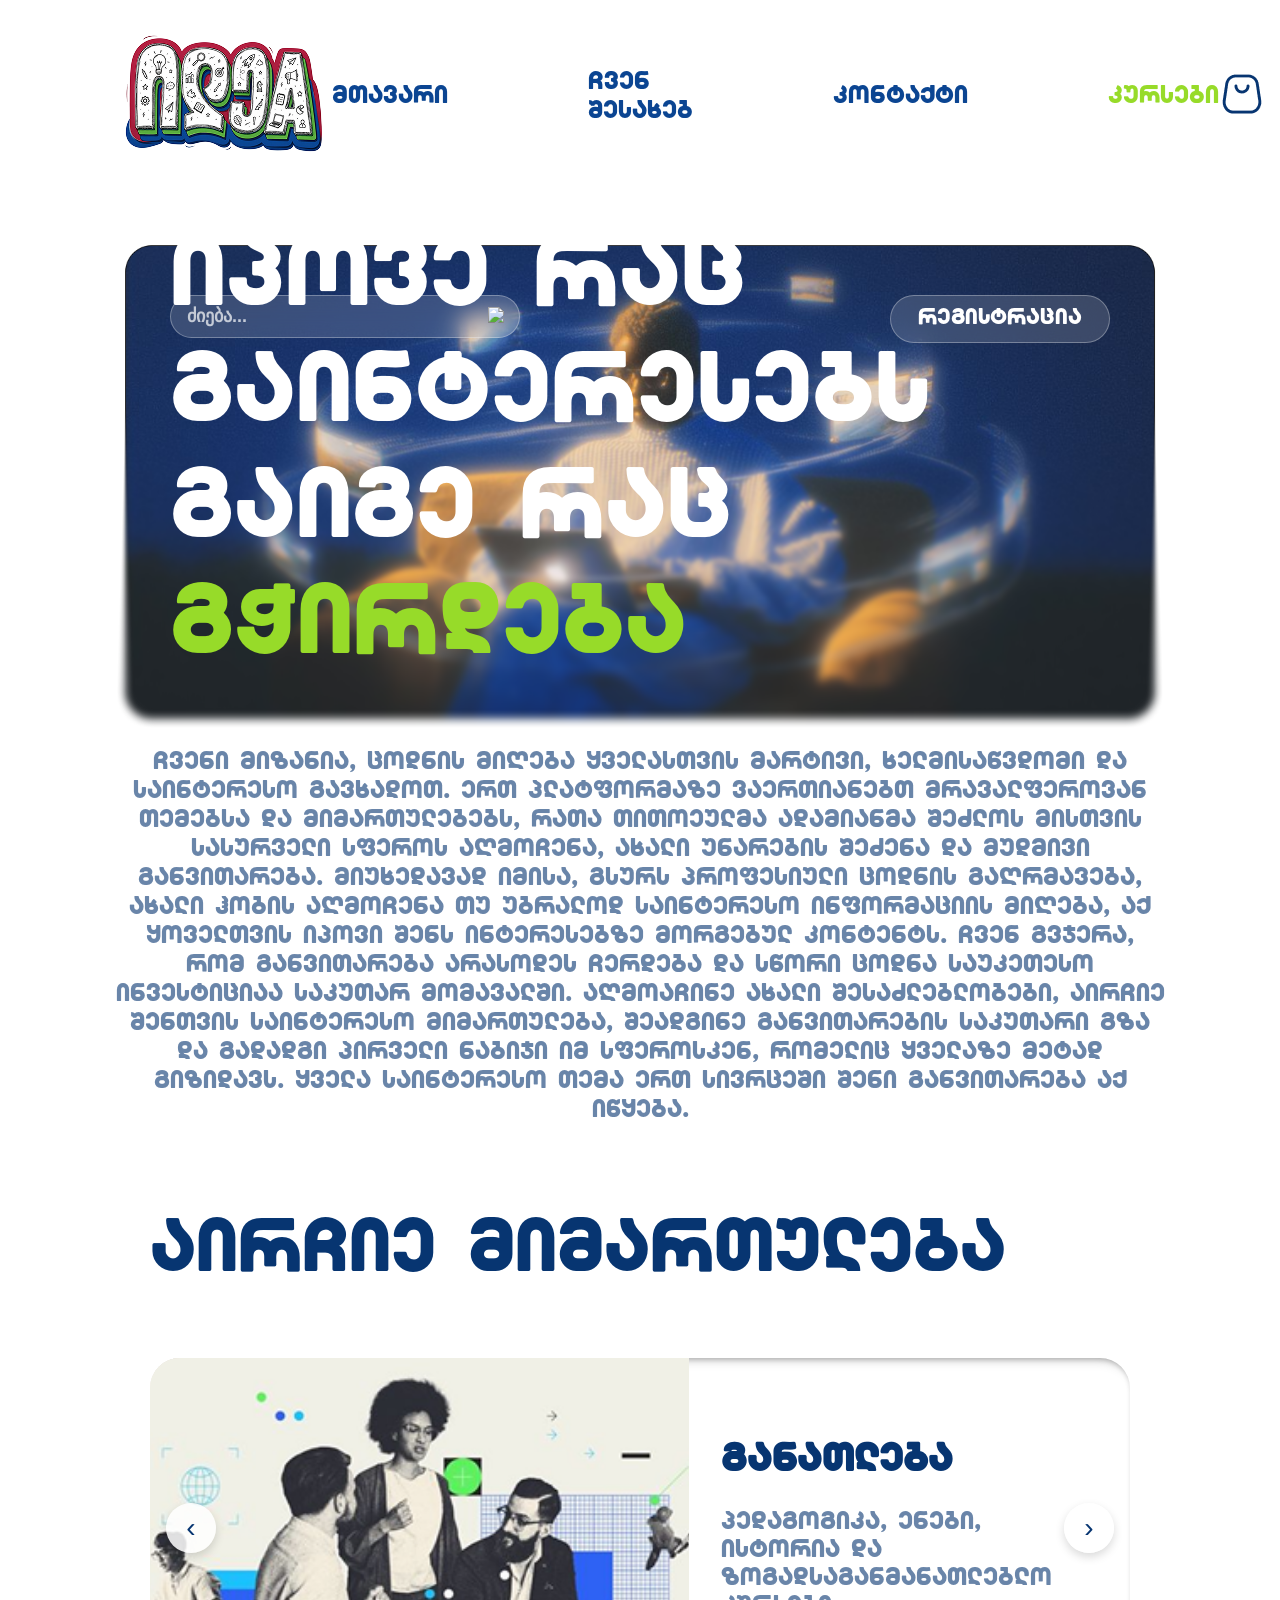
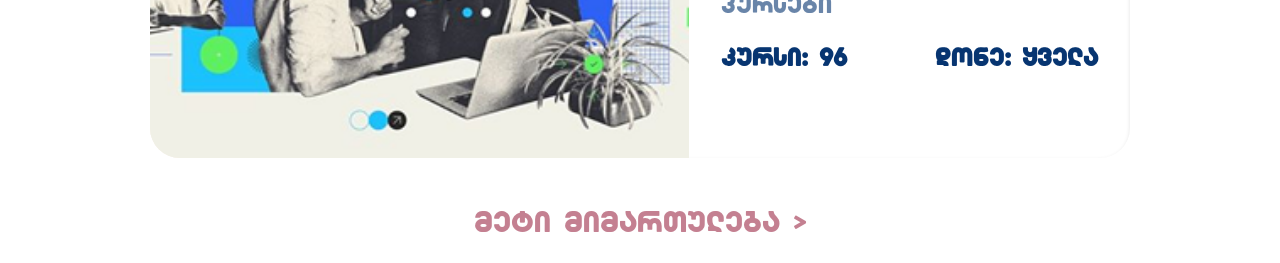
==== index.html @ faf207c7 "fix html css js" ====
<!doctype html>
<html lang="en">
  <head>
    <meta charset="UTF-8" />
    <meta name="viewport" content="width=device-width, initial-scale=1.0" />
    <title>IDEA | გაიგე ის რაც გაინტერესებს</title>
    <link rel="stylesheet" href="css/mainpage.css" />
  </head>
  <body class="mainpage">
    <header>
      <div class="container1">
        <div class="logo">
          <a href="index.html"><img src="src/idealogo.png" alt="logo" /></a>
        </div>
        <div>
          <nav>
            <ul class="menu">
              <li><a href="index.html">მთავარი</a></li>
              <li><a href="#">ჩვენ შესახებ</a></li>
              <li><a href="#">კონტაქტი</a></li>
              <li><a href="#">კურსები</a></li>
            </ul>
          </nav>
        </div>
        <div class="user-actions">
          <a href="#"><img src="src/payemnts.png" alt="payments" /></a>
          <a href="#"><img src="src/account.png" alt="account" /></a>
        </div>
      </div>
    </header>
    <main>
      <section>
        <div class="container2">
          <img src="src/mainphoto.png" alt="main photo" />
          <form class="search" role="search">
            <label for="search-input" class="visually-hidden"></label>
            <input
              type="search"
              id="search-input"
              name="search"
              placeholder="ძიება..."
            />
            <button type="submit" class="search-icon">
              <img src="../src/search.png" alt="search" />
            </button>
          </form>
          <button class="register-btn">რეგისტრაცია</button>
          <span class="slogan"
            >იპოვე რაც გაინტერესებს<br />
            გაიგე რაც <span class="highlight">გჭირდება</span></span
          >
        </div>
        <div>
          <p class="maintext">
            ჩვენი მიზანია, ცოდნის მიღება ყველასთვის მარტივი, ხელმისაწვდომი და
            საინტერესო გავხადოთ. ერთ პლატფორმაზე ვაერთიანებთ მრავალფეროვან
            თემებსა და მიმართულებებს, რათა თითოეულმა ადამიანმა შეძლოს მისთვის
            სასურველი სფეროს აღმოჩენა, ახალი უნარების შეძენა და მუდმივი
            განვითარება. მიუხედავად იმისა, გსურს პროფესიული ცოდნის გაღრმავება,
            ახალი ჰობის აღმოჩენა თუ უბრალოდ საინტერესო ინფორმაციის მიღება, აქ
            ყოველთვის იპოვი შენს ინტერესებზე მორგებულ კონტენტს. ჩვენ გვჯერა, რომ
            განვითარება არასოდეს ჩერდება და სწორი ცოდნა საუკეთესო ინვესტიციაა
            საკუთარ მომავალში. აღმოაჩინე ახალი შესაძლებლობები, აირჩიე შენთვის
            საინტერესო მიმართულება, შეადგინე განვითარების საკუთარი გზა და
            გადადგი პირველი ნაბიჯი იმ სფეროსკენ, რომელიც ყველაზე მეტად გიზიდავს.
            ყველა საინტერესო თემა ერთ სივრცეში შენი განვითარება აქ იწყება.
          </p>
        </div>
      </section>
      <section class="field">
        <div>
          <span class="field-title">აირჩიე მიმართულება</span>
        </div>
        <div class="field-slider-wrapper">
          <div class="field-cards" id="field-cards">
            <div class="field-card">
              <div class="field-card-image">
                <img src="src/ganatleba.png" alt="განათლება" />
              </div>
              <div class="field-card-content">
                <h2>განათლება</h2>
                <span class="field-description"
                  >პედაგოგიკა, ენები, ისტორია და ზოგადსაგანმანათლებლო კურსები
                </span>
                <div class="field-info">
                  <span>კურსი: 96 </span>
                  <span>დონე: ყველა</span>
                </div>
              </div>
            </div>
            <div class="field-card">
              <div class="field-card-image">
                <img src="src/injineria.png" alt="ინჟინერია" />
              </div>
              <div class="field-card-content">
                <h2>ინჟინერია</h2>
                <span class="field-description"
                  >მექანიკა, ელექტრონიკა, სამშენებლო საქმე, გამოყენებითი ფიზიკა,
                  ინჟინერია, არქიტექტურა.
                </span>
                <div class="field-info">
                  <span>კურსი: 72 </span>
                  <span>დონე: ყველა</span>
                </div>
              </div>
            </div>
            <div class="field-card">
              <div class="field-card-image">
                <img src="src/teknolojia.png" alt="ტექნოლოგია" />
              </div>
              <div class="field-card-content">
                <h2>ტექნოლოგია</h2>
                <span class="field-description"
                  >პროგრამირება, მონაცემთა ანალიზი, ხელოვნური ინტელექტი,
                  კიბერუსაფრთხოება
                </span>
                <div class="field-info">
                  <span>კურსი: 121 </span>
                  <span>დონე: ყველა</span>
                </div>
              </div>
            </div>
          </div>
          <button class="field-slider-btn prev" id="field-prev">‹</button>
          <button class="field-slider-btn next" id="field-next">›</button>
        </div>
        <div class="more">
          <button>მეტი მიმართულება ></button>
        </div>
      </section>
    </main>
    <footer></footer>
    <script src="js/mainpage.js" defer></script>
  </body>
</html>
---- css/mainpage.css ----
* {
  margin: 0;
  padding: 0;
  box-sizing: border-box;
}

@font-face {
  font-family: "FontDachi";
  src: url("../fonts/DachitheLynx.otf") format("opentype");
}
@font-face {
  font-family: "FontDotSans";
  src: url("../fonts/42dotsans-regular.ttf") format("opentype");
}

a {
  text-decoration: none;
}

ul {
  list-style: none;
}

header {
  padding: 20px 115px;
  font-family: "FontDachi", sans-serif;
}

.container1 {
  display: flex;
  align-items: center;
  justify-content: space-between;
}

.menu {
  display: flex;
  align-items: center;
  gap: 140px;
  font-size: 20px;
  a {
    color: #0b4592;
    &:hover {
      border-bottom: 2px solid #0b4592;
    }
  }
  li:nth-child(4) a {
    color: #97db29;
    &:hover {
      border-bottom: 2px solid #97db29;
    }
  }
}

.user-actions {
  display: flex;
  align-items: end;
  gap: 60px;
}

.container2 {
  margin-top: 20px;
  position: relative;
  display: flex;
  justify-content: center;
  padding: 20px 115px;
}

.container2 img {
  width: 100%;
  display: block;
}

.search {
  margin-top: 20px;
  margin-left: 20px;
  position: absolute;
  top: 60px;
  left: 150px;
}

.search input {
  padding: 10px 16px;
  border: none;
  border-radius: 30px;
  outline: none;
  width: 350px;
  background: rgba(255, 255, 255, 0.15);
  backdrop-filter: blur(10px);
  -webkit-backdrop-filter: blur(10px);
  border: 1px solid rgba(255, 255, 255, 0.3);
  border-radius: 50px;
  color: #fff;
  font-weight: bold;
  font-size: 18px;
  cursor: pointer;
}
.search input::placeholder {
  color: rgba(255, 255, 255, 0.7);
}

.search-icon {
  position: absolute;
  right: 12px;
  top: 50%;
  transform: translateY(-50%);
  background: transparent;
  border: none;
  cursor: pointer;
  padding: 0;
  display: flex;
  align-items: center;
}

.search-icon img {
  width: 20px;
  height: 20px;
}

.register-btn {
  position: absolute;
  margin-top: 20px;
  margin-right: 20px;
  top: 60px;
  right: 150px;
  border: none;
  border-radius: 30px;
  outline: none;
  width: 220px;

  background: rgba(255, 255, 255, 0.15);
  backdrop-filter: blur(10px);
  -webkit-backdrop-filter: blur(10px);
  border: 1px solid rgba(255, 255, 255, 0.3);
  border-radius: 50px;
  padding: 10px 0;
  color: #fff;
  font-size: 18px;
  cursor: pointer;
  font-family: "FontDachi", sans-serif;
  &:hover {
    color: #97db29;
  }
}

.slogan {
  position: absolute;
  font-family: "FontDachi", sans-serif;
  bottom: 60px;
  left: 150px;
  margin-left: 20px;
  color: #fff;
  font-size: 80px;
  .highlight {
    color: #97db29;
  }
}

.maintext {
  font-family: "fontdachi", sans-serif;
  text-align: center;
  font-size: 20px;
  color: #073571;
  opacity: 0.6;
  padding: 0px 115px;
}

.field {
  margin-top: 65px;
  padding: 20px 150px;
  .field-title {
    font-family: "FontDachi", sans-serif;
    font-size: 60px;
    color: #073571;
    margin-bottom: 20px;
  }

  .field-slider-wrapper {
    position: relative;
    overflow: hidden;
    width: 100%;
  }

  .field-slider-btn {
    position: absolute;
    top: 50%;
    transform: translateY(-50%);
    z-index: 2;
    width: 50px;
    height: 50px;
    border-radius: 50%;
    border: none;
    background: rgba(255, 255, 255, 0.85);
    color: #073571;
    font-size: 28px;
    line-height: 1;
    cursor: pointer;
    display: flex;
    align-items: center;
    justify-content: center;
    box-shadow: 0 4px 10px rgba(0, 0, 0, 0.15);
    transition: background 0.3s ease;
    &:hover {
      background: #fff;
    }
    &.prev {
      left: 16px;
    }
    &.next {
      right: 16px;
    }
  }

  .field-cards {
    display: flex;
    transition: transform 0.6s ease;
  }

  .field-card {
    flex: 0 0 100%;
    margin-top: 60px;
    display: flex;
    flex-direction: row;
    align-items: stretch;
    min-height: 400px;
    border-radius: 30px;
    background-color: #fff;
    overflow: hidden;
    transition: all 0.4s ease;
    box-shadow:
      inset 0 15px 12px -15px rgba(0, 0, 0, 0.35),
      inset 0 2px 4px rgba(0, 0, 0, 0.12);
    &:hover {
      transform: scale(1.02);
      box-shadow: 0 8px 20px rgba(0, 0, 0, 0.15);
    }
  }

  .field-card-image {
    flex: 0 0 55%;
    position: relative;
    overflow: hidden;
    background-color: #fdf3ea;

    &::before {
      content: "";
      position: absolute;
      bottom: 0;
      left: 50%;
      transform: translateX(-50%);
      width: 70%;
      height: 60%;
      background-color: #f28c28;
      border-radius: 50% 50% 0 0;
      z-index: 0;
    }

    img {
      position: relative;
      z-index: 1;
      width: 100%;
      height: 100%;
      object-fit: cover;
      display: block;
    }
  }

  .field-card-content {
    flex: 1;
    display: flex;
    flex-direction: column;
    justify-content: center;
    gap: 24px;
    padding: 40px 32px;

    h2 {
      font-family: "FontDachi", sans-serif;
      color: #073571;
      font-size: 32px;
    }
    .field-description {
      font-family: "FontDachi", sans-serif;
      color: #073571;
      opacity: 0.6;
      font-size: 20px;
      line-height: 1.4;
    }
    .field-info {
      display: flex;
      justify-content: space-between;
      font-family: "FontDachi", sans-serif;
      color: #073571;
      font-size: 20px;
      font-weight: bold;
    }
  }
}

.more {
  margin-top: 50px;
  display: flex;
  align-items: center;
  justify-content: center;
  button {
    color: #c48091;
    background: none;
    border: none;
    font-family: "FontDachi", sans-serif;
    font-size: 24px;
    &:hover {
      color: #a91e40;
    }
  }
}
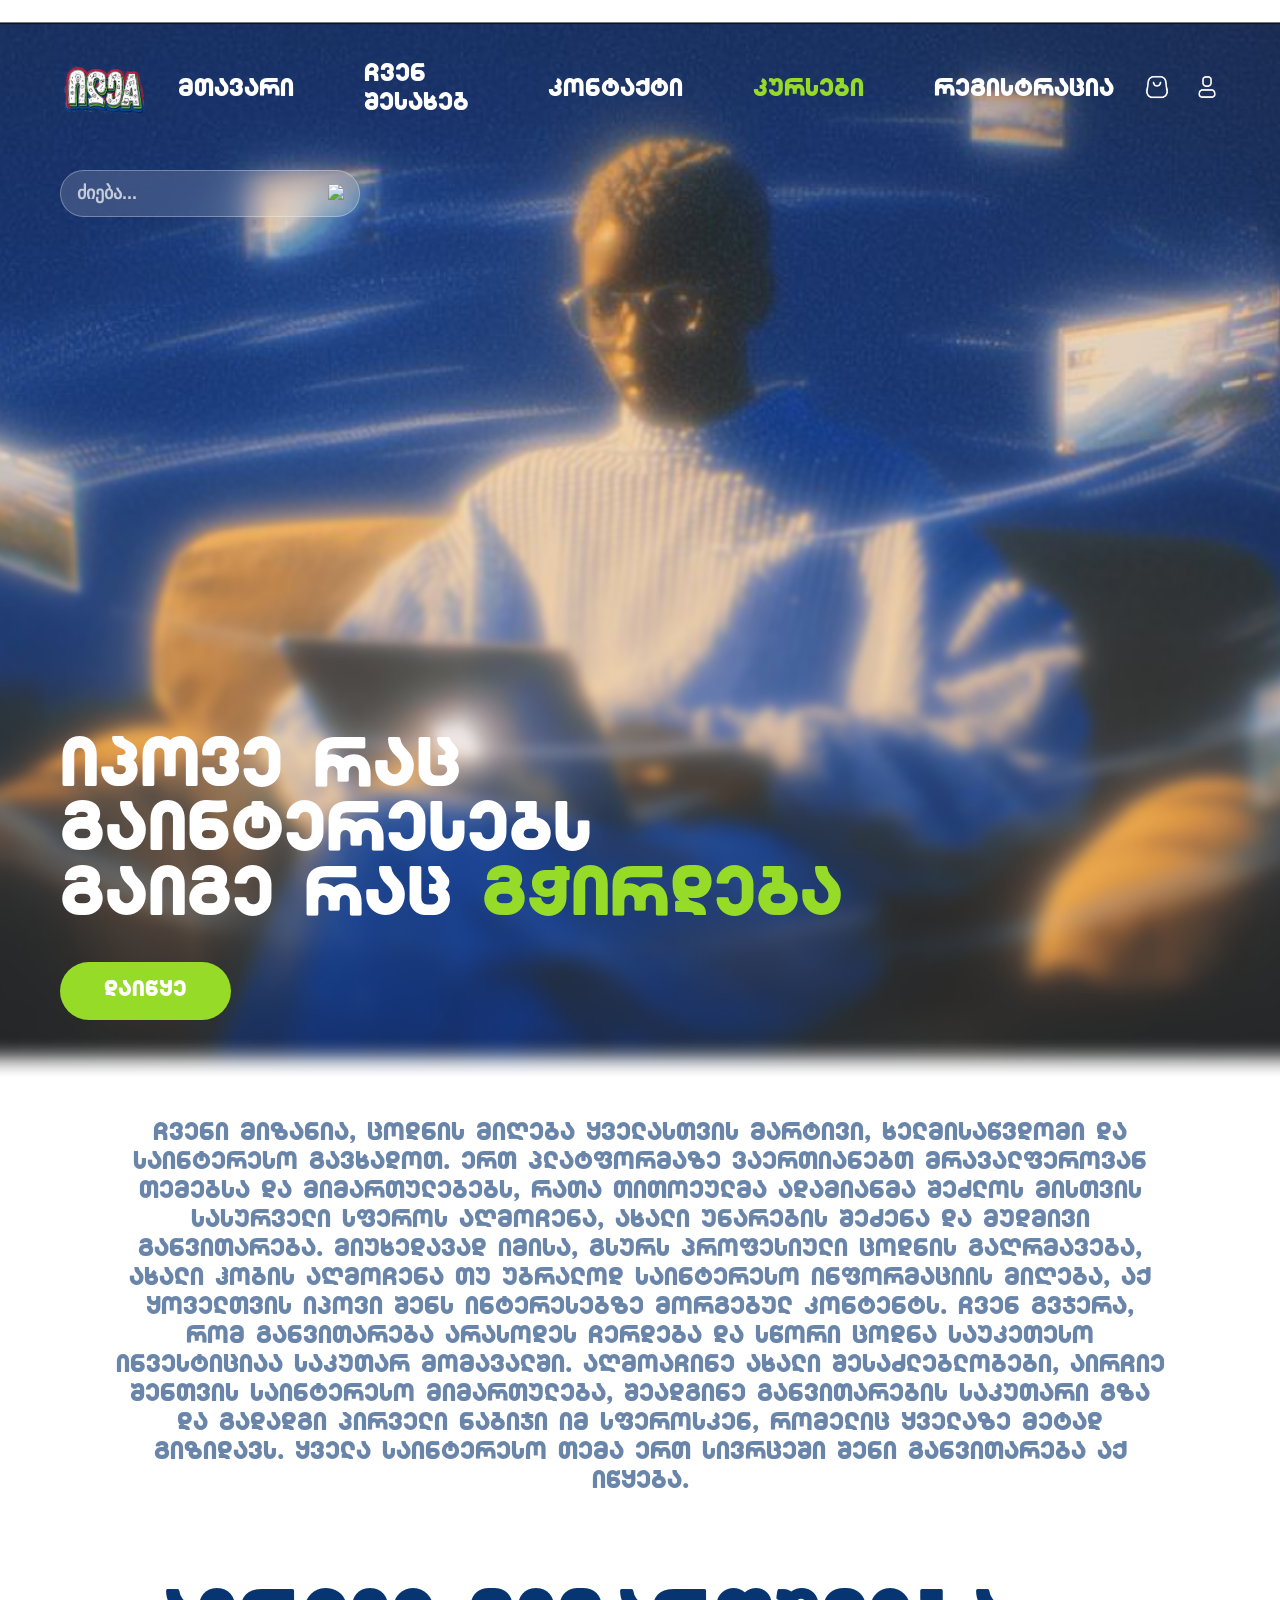
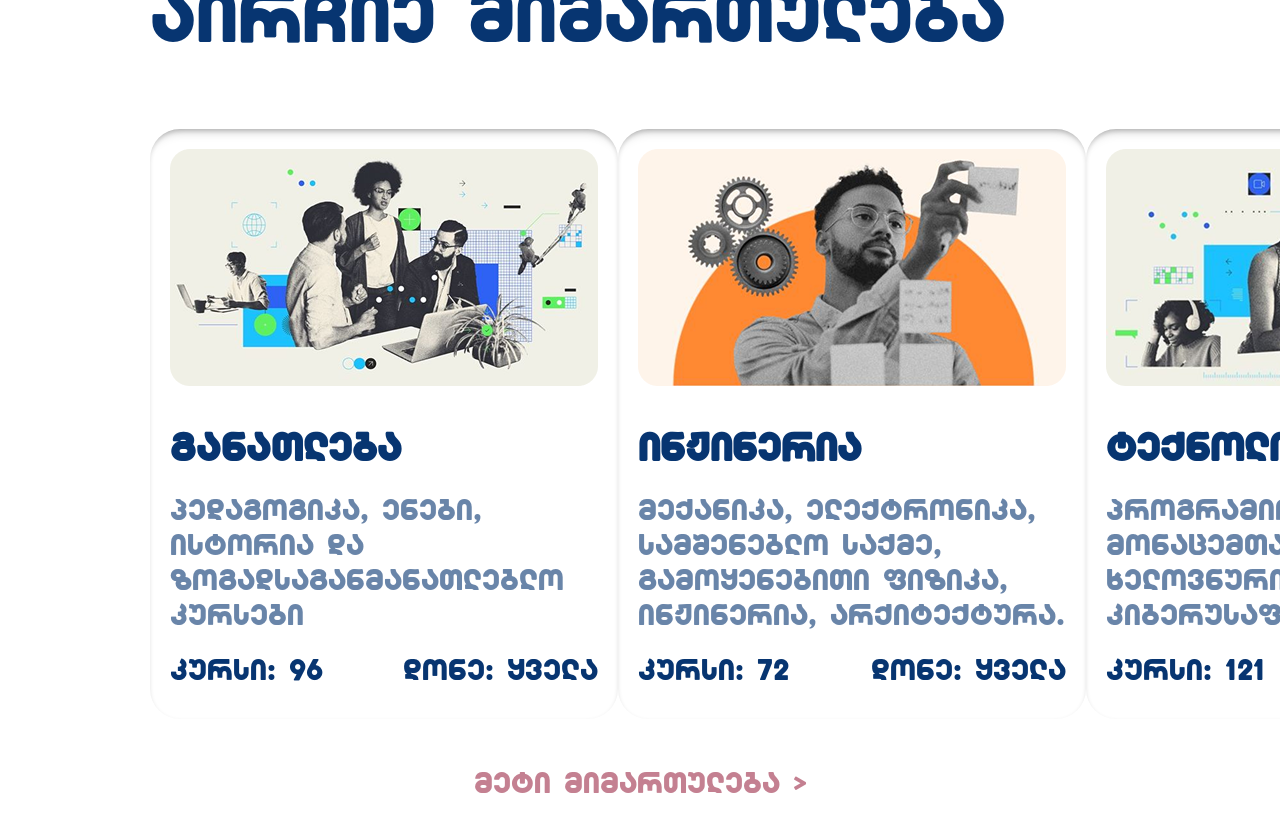
==== commit bd603f68: "edit photo" ====
--- a/index.html
+++ b/index.html
@@ -7,31 +7,34 @@
     <link rel="stylesheet" href="css/mainpage.css" />
   </head>
   <body class="mainpage">
-    <header>
-      <div class="container1">
-        <div class="logo">
-          <a href="index.html"><img src="src/idealogo.png" alt="logo" /></a>
+    <div class="hero-wrapper">
+      <header>
+        <div class="container1">
+          <div class="logo">
+            <a href="index.html"><img src="src/idealogo.png" alt="logo" /></a>
+          </div>
+          <div>
+            <nav>
+              <ul class="menu">
+                <li><a href="index.html">მთავარი</a></li>
+                <li><a href="#">ჩვენ შესახებ</a></li>
+                <li><a href="#">კონტაქტი</a></li>
+                <li><a href="#">კურსები</a></li>
+                <li><a href="#">რეგისტრაცია</a></li>
+              </ul>
+            </nav>
+          </div>
+          <div class="user-actions">
+            <a href="#"><img src="src/payemnts.png" alt="payments" /></a>
+            <a href="#"><img src="src/account.png" alt="account" /></a>
+          </div>
         </div>
-        <div>
-          <nav>
-            <ul class="menu">
-              <li><a href="index.html">მთავარი</a></li>
-              <li><a href="#">ჩვენ შესახებ</a></li>
-              <li><a href="#">კონტაქტი</a></li>
-              <li><a href="#">კურსები</a></li>
-            </ul>
-          </nav>
-        </div>
-        <div class="user-actions">
-          <a href="#"><img src="src/payemnts.png" alt="payments" /></a>
-          <a href="#"><img src="src/account.png" alt="account" /></a>
-        </div>
-      </div>
-    </header>
-    <main>
+      </header>
+
       <section>
         <div class="container2">
           <img src="src/mainphoto.png" alt="main photo" />
+
           <form class="search" role="search">
             <label for="search-input" class="visually-hidden"></label>
             <input
@@ -44,12 +47,20 @@
               <img src="../src/search.png" alt="search" />
             </button>
           </form>
-          <button class="register-btn">რეგისტრაცია</button>
-          <span class="slogan"
-            >იპოვე რაც გაინტერესებს<br />
-            გაიგე რაც <span class="highlight">გჭირდება</span></span
-          >
+
+          <div class="hero-content">
+            <span class="slogan"
+              >იპოვე რაც გაინტერესებს<br />
+              გაიგე რაც <span class="highlight">გჭირდება</span></span
+            >
+            <button class="cta-btn">დაიწყე</button>
+          </div>
         </div>
+      </section>
+    </div>
+
+    <main>
+      <section>
         <div>
           <p class="maintext">
             ჩვენი მიზანია, ცოდნის მიღება ყველასთვის მარტივი, ხელმისაწვდომი და
@@ -71,58 +82,44 @@
         <div>
           <span class="field-title">აირჩიე მიმართულება</span>
         </div>
-        <div class="field-slider-wrapper">
-          <div class="field-cards" id="field-cards">
+        <div>
+          <div class="field-cards">
             <div class="field-card">
-              <div class="field-card-image">
-                <img src="src/ganatleba.png" alt="განათლება" />
-              </div>
-              <div class="field-card-content">
-                <h2>განათლება</h2>
-                <span class="field-description"
-                  >პედაგოგიკა, ენები, ისტორია და ზოგადსაგანმანათლებლო კურსები
-                </span>
-                <div class="field-info">
-                  <span>კურსი: 96 </span>
-                  <span>დონე: ყველა</span>
-                </div>
+              <img src="src/ganatleba.png" alt="განათლება" />
+              <h2>განათლება</h2>
+              <span class="field-description"
+                >პედაგოგიკა, ენები, ისტორია და ზოგადსაგანმანათლებლო კურსები
+              </span>
+              <div class="field-info">
+                <span>კურსი: 96 </span>
+                <span>დონე: ყველა</span>
               </div>
             </div>
             <div class="field-card">
-              <div class="field-card-image">
-                <img src="src/injineria.png" alt="ინჟინერია" />
-              </div>
-              <div class="field-card-content">
-                <h2>ინჟინერია</h2>
-                <span class="field-description"
-                  >მექანიკა, ელექტრონიკა, სამშენებლო საქმე, გამოყენებითი ფიზიკა,
-                  ინჟინერია, არქიტექტურა.
-                </span>
-                <div class="field-info">
-                  <span>კურსი: 72 </span>
-                  <span>დონე: ყველა</span>
-                </div>
+              <img src="src/injineria.png" alt="ინჟინერია" />
+              <h2>ინჟინერია</h2>
+              <span class="field-description"
+                >მექანიკა, ელექტრონიკა, სამშენებლო საქმე, გამოყენებითი ფიზიკა,
+                ინჟინერია, არქიტექტურა.
+              </span>
+              <div class="field-info">
+                <span>კურსი: 72 </span>
+                <span>დონე: ყველა</span>
               </div>
             </div>
             <div class="field-card">
-              <div class="field-card-image">
-                <img src="src/teknolojia.png" alt="ტექნოლოგია" />
-              </div>
-              <div class="field-card-content">
-                <h2>ტექნოლოგია</h2>
-                <span class="field-description"
-                  >პროგრამირება, მონაცემთა ანალიზი, ხელოვნური ინტელექტი,
-                  კიბერუსაფრთხოება
-                </span>
-                <div class="field-info">
-                  <span>კურსი: 121 </span>
-                  <span>დონე: ყველა</span>
-                </div>
+              <img src="src/teknolojia.png" alt="ტექნოლოგია" />
+              <h2>ტექნოლოგია</h2>
+              <span class="field-description"
+                >პროგრამირება, მონაცემთა ანალიზი, ხელოვნური ინტელექტი,
+                კიბერუსაფრთხოება
+              </span>
+              <div class="field-info">
+                <span>კურსი: 121 </span>
+                <span>დონე: ყველა</span>
               </div>
             </div>
           </div>
-          <button class="field-slider-btn prev" id="field-prev">‹</button>
-          <button class="field-slider-btn next" id="field-next">›</button>
         </div>
         <div class="more">
           <button>მეტი მიმართულება ></button>
@@ -130,6 +127,5 @@
       </section>
     </main>
     <footer></footer>
-    <script src="js/mainpage.js" defer></script>
   </body>
 </html>
--- a/css/mainpage.css
+++ b/css/mainpage.css
@@ -4,6 +4,12 @@
   box-sizing: border-box;
 }
 
+html,
+body {
+  width: 100%;
+  overflow-x: hidden;
+}
+
 @font-face {
   font-family: "FontDachi";
   src: url("../fonts/DachitheLynx.otf") format("opentype");
@@ -21,26 +27,47 @@
   list-style: none;
 }
 
+/* ============ HERO WRAPPER (header overlaid on hero image) ============ */
+
+.hero-wrapper {
+  position: relative;
+  width: 100%;
+  overflow: hidden;
+}
+
 header {
-  padding: 20px 115px;
+  position: absolute;
+  top: 0;
+  left: 0;
+  width: 100%;
+  padding: 60px;
   font-family: "FontDachi", sans-serif;
+  z-index: 10;
+  background: transparent;
 }
 
 .container1 {
   display: flex;
   align-items: center;
   justify-content: space-between;
+  gap: 30px;
+}
+
+.logo img {
+  height: 60px;
+  width: auto;
+  display: block;
 }
 
 .menu {
   display: flex;
   align-items: center;
-  gap: 140px;
+  gap: 70px;
   font-size: 20px;
   a {
-    color: #0b4592;
-    &:hover {
-      border-bottom: 2px solid #0b4592;
+    color: #fff;
+    &:hover {
+      border-bottom: 2px solid #fff;
     }
   }
   li:nth-child(4) a {
@@ -53,42 +80,47 @@
 
 .user-actions {
   display: flex;
-  align-items: end;
-  gap: 60px;
-}
+  align-items: center;
+  gap: 24px;
+}
+
+.user-actions img {
+  width: 26px;
+  height: 26px;
+  filter: brightness(0) invert(1);
+}
+
+/* ============ HERO IMAGE (edge-to-edge, no side padding) ============ */
 
 .container2 {
-  margin-top: 20px;
   position: relative;
-  display: flex;
-  justify-content: center;
-  padding: 20px 115px;
+  width: 100%;
 }
 
 .container2 img {
   width: 100%;
+  height: 1080px;
+  object-fit: cover;
   display: block;
 }
 
 .search {
-  margin-top: 20px;
-  margin-left: 20px;
-  position: absolute;
-  top: 60px;
-  left: 150px;
+  position: absolute;
+  top: 130px;
+  left: 60px;
+  margin-top: 40px;
 }
 
 .search input {
-  padding: 10px 16px;
+  padding: 12px 16px;
   border: none;
   border-radius: 30px;
   outline: none;
-  width: 350px;
+  width: 300px;
   background: rgba(255, 255, 255, 0.15);
   backdrop-filter: blur(10px);
   -webkit-backdrop-filter: blur(10px);
   border: 1px solid rgba(255, 255, 255, 0.3);
-  border-radius: 50px;
   color: #fff;
   font-weight: bold;
   font-size: 18px;
@@ -116,44 +148,45 @@
   height: 20px;
 }
 
-.register-btn {
-  position: absolute;
-  margin-top: 20px;
-  margin-right: 20px;
-  top: 60px;
-  right: 150px;
+/* ============ SLOGAN + CTA BUTTON ============ */
+
+.hero-content {
+  position: absolute;
+  bottom: 60px;
+  left: 60px;
+  display: flex;
+  flex-direction: column;
+  align-items: flex-start;
+  gap: 30px;
+  max-width: 900px;
+}
+
+.slogan {
+  font-family: "FontDachi", sans-serif;
+  color: #fff;
+  font-size: 56px;
+  line-height: 1.15;
+  .highlight {
+    color: #97db29;
+  }
+}
+
+.cta-btn {
+  background-color: #97db29;
+  color: #fff;
   border: none;
   border-radius: 30px;
-  outline: none;
-  width: 220px;
-
-  background: rgba(255, 255, 255, 0.15);
-  backdrop-filter: blur(10px);
-  -webkit-backdrop-filter: blur(10px);
-  border: 1px solid rgba(255, 255, 255, 0.3);
-  border-radius: 50px;
-  padding: 10px 0;
-  color: #fff;
+  padding: 16px 44px;
+  font-family: "FontDachi", sans-serif;
   font-size: 18px;
   cursor: pointer;
-  font-family: "FontDachi", sans-serif;
+  transition: background-color 0.3s ease;
   &:hover {
-    color: #97db29;
-  }
-}
-
-.slogan {
-  position: absolute;
-  font-family: "FontDachi", sans-serif;
-  bottom: 60px;
-  left: 150px;
-  margin-left: 20px;
-  color: #fff;
-  font-size: 80px;
-  .highlight {
-    color: #97db29;
-  }
-}
+    background-color: #7cc21a;
+  }
+}
+
+/* ============ REST OF PAGE (unchanged) ============ */
 
 .maintext {
   font-family: "fontdachi", sans-serif;
@@ -161,7 +194,7 @@
   font-size: 20px;
   color: #073571;
   opacity: 0.6;
-  padding: 0px 115px;
+  padding: 40px 115px 0;
 }
 
 .field {
@@ -174,57 +207,20 @@
     margin-bottom: 20px;
   }
 
-  .field-slider-wrapper {
-    position: relative;
-    overflow: hidden;
-    width: 100%;
-  }
-
-  .field-slider-btn {
-    position: absolute;
-    top: 50%;
-    transform: translateY(-50%);
-    z-index: 2;
-    width: 50px;
-    height: 50px;
-    border-radius: 50%;
-    border: none;
-    background: rgba(255, 255, 255, 0.85);
-    color: #073571;
-    font-size: 28px;
-    line-height: 1;
-    cursor: pointer;
-    display: flex;
-    align-items: center;
-    justify-content: center;
-    box-shadow: 0 4px 10px rgba(0, 0, 0, 0.15);
-    transition: background 0.3s ease;
-    &:hover {
-      background: #fff;
-    }
-    &.prev {
-      left: 16px;
-    }
-    &.next {
-      right: 16px;
-    }
-  }
-
   .field-cards {
     display: flex;
-    transition: transform 0.6s ease;
-  }
-
+    justify-content: space-between;
+  }
   .field-card {
-    flex: 0 0 100%;
     margin-top: 60px;
     display: flex;
-    flex-direction: row;
-    align-items: stretch;
-    min-height: 400px;
+    flex-direction: column;
+    gap: 20px;
+    padding: 20px;
+    max-width: 470px;
+    min-height: 590px;
     border-radius: 30px;
     background-color: #fff;
-    overflow: hidden;
     transition: all 0.4s ease;
     box-shadow:
       inset 0 15px 12px -15px rgba(0, 0, 0, 0.35),
@@ -233,64 +229,25 @@
       transform: scale(1.02);
       box-shadow: 0 8px 20px rgba(0, 0, 0, 0.15);
     }
-  }
-
-  .field-card-image {
-    flex: 0 0 55%;
-    position: relative;
-    overflow: hidden;
-    background-color: #fdf3ea;
-
-    &::before {
-      content: "";
-      position: absolute;
-      bottom: 0;
-      left: 50%;
-      transform: translateX(-50%);
-      width: 70%;
-      height: 60%;
-      background-color: #f28c28;
-      border-radius: 50% 50% 0 0;
-      z-index: 0;
-    }
-
-    img {
-      position: relative;
-      z-index: 1;
-      width: 100%;
-      height: 100%;
-      object-fit: cover;
-      display: block;
-    }
-  }
-
-  .field-card-content {
-    flex: 1;
-    display: flex;
-    flex-direction: column;
-    justify-content: center;
-    gap: 24px;
-    padding: 40px 32px;
 
     h2 {
       font-family: "FontDachi", sans-serif;
       color: #073571;
       font-size: 32px;
+      margin-top: 24px;
     }
     .field-description {
       font-family: "FontDachi", sans-serif;
       color: #073571;
       opacity: 0.6;
-      font-size: 20px;
-      line-height: 1.4;
+      font-size: 24px;
     }
     .field-info {
       display: flex;
       justify-content: space-between;
       font-family: "FontDachi", sans-serif;
       color: #073571;
-      font-size: 20px;
-      font-weight: bold;
+      font-size: 24px;
     }
   }
 }
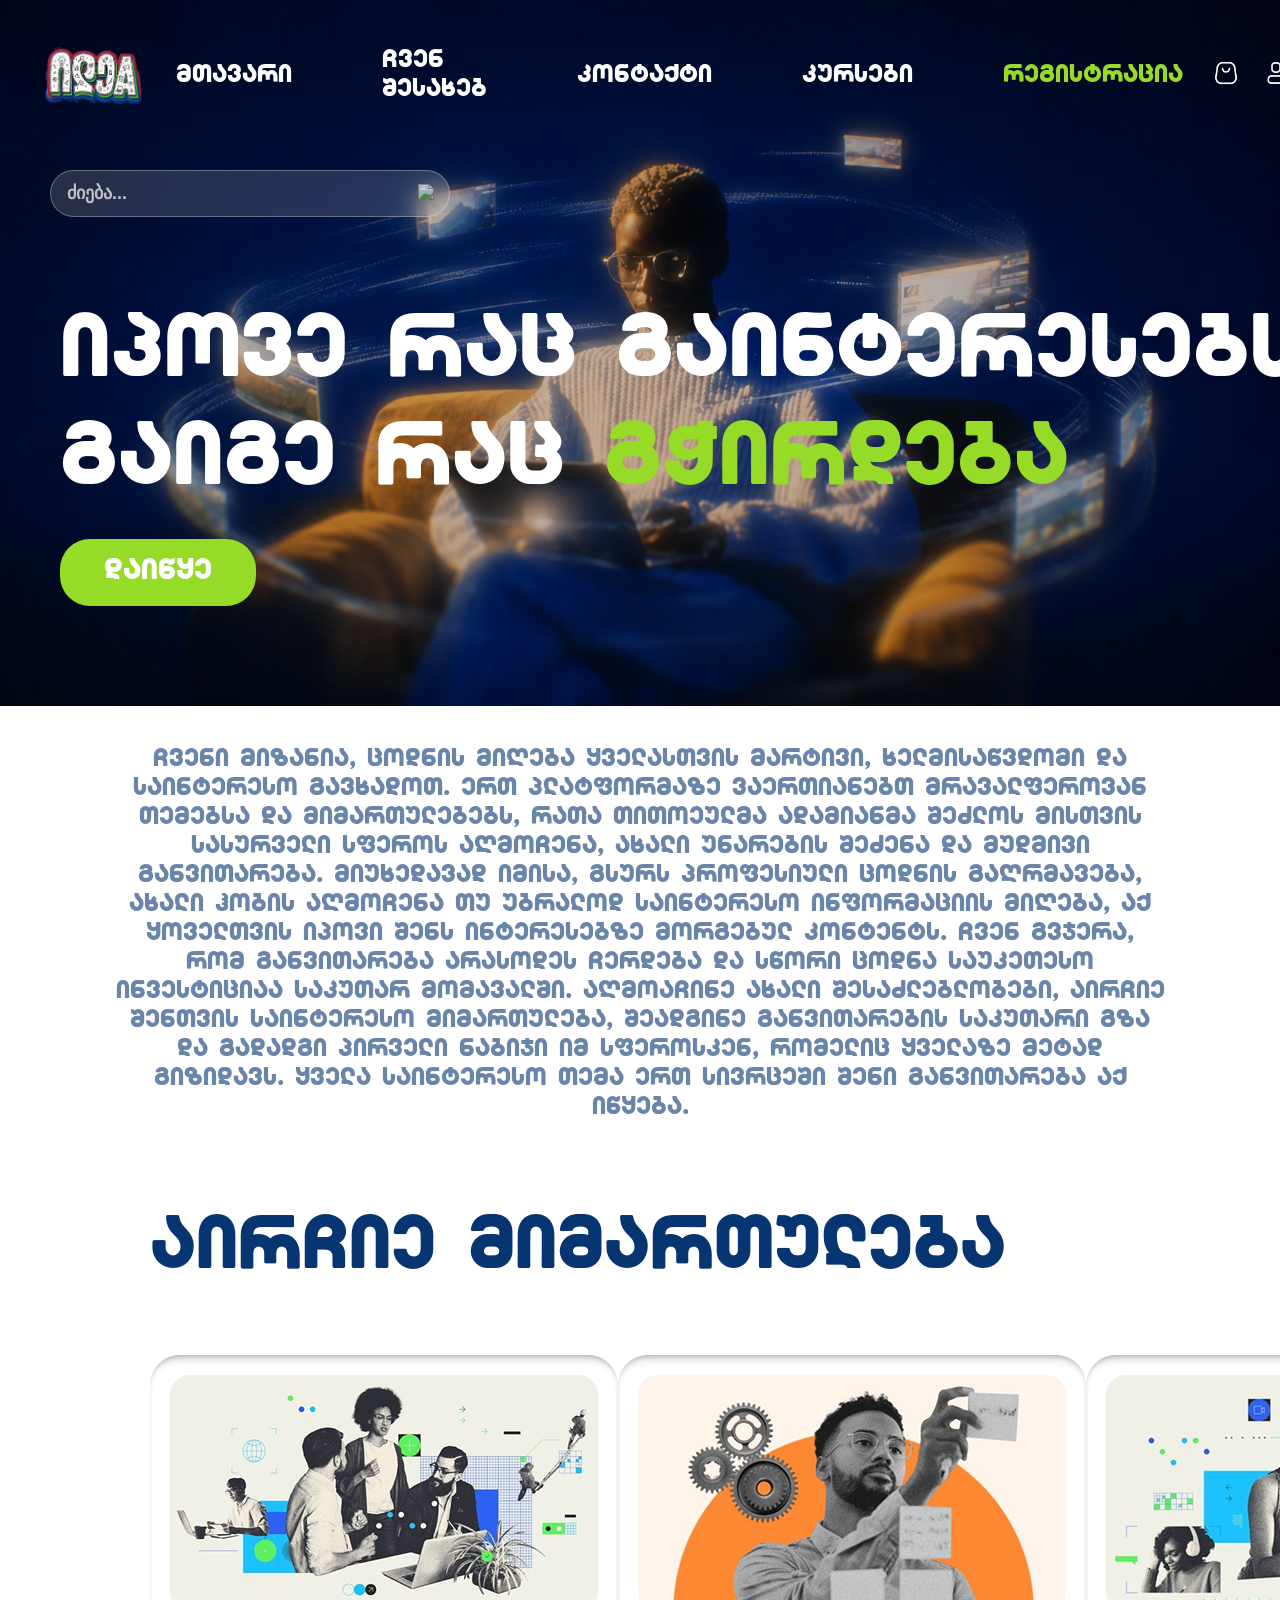
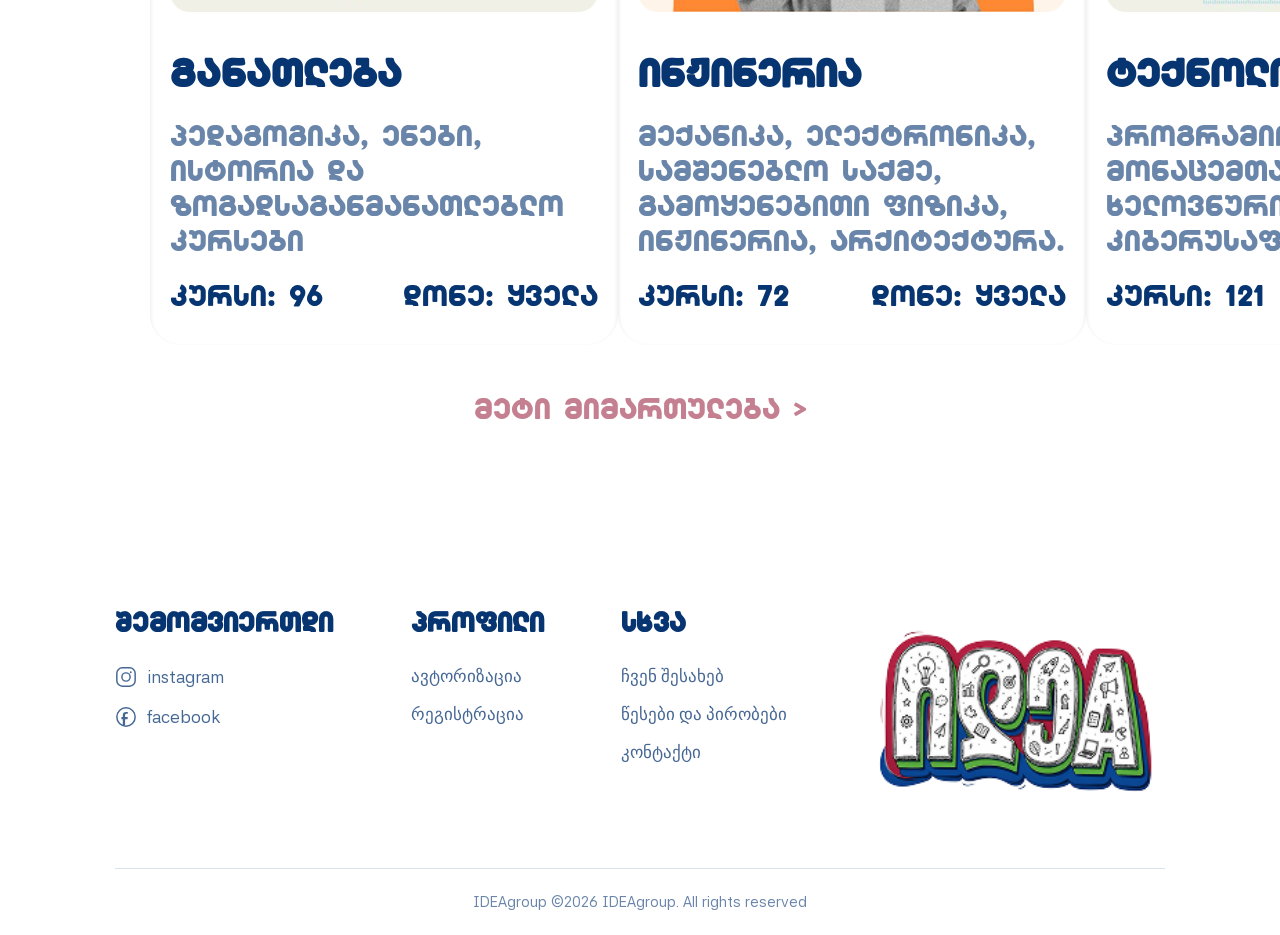
==== commit 7a335998: "finish main page" ====
--- a/index.html
+++ b/index.html
@@ -126,6 +126,93 @@
         </div>
       </section>
     </main>
-    <footer></footer>
+    <footer>
+      <div class="footer-container">
+        <div class="footer-col">
+          <h3>შემომვიერთდი</h3>
+          <ul>
+            <li>
+              <a href="#">
+                <span class="social-icon">
+                  <svg
+                    viewBox="0 0 24 24"
+                    fill="none"
+                    xmlns="http://www.w3.org/2000/svg"
+                  >
+                    <rect
+                      x="2"
+                      y="2"
+                      width="20"
+                      height="20"
+                      rx="6"
+                      stroke="#073571"
+                      stroke-width="1.6"
+                    />
+                    <circle
+                      cx="12"
+                      cy="12"
+                      r="4.5"
+                      stroke="#073571"
+                      stroke-width="1.6"
+                    />
+                    <circle cx="17.2" cy="6.8" r="1" fill="#073571" />
+                  </svg>
+                </span>
+                instagram
+              </a>
+            </li>
+            <li>
+              <a href="#">
+                <span class="social-icon">
+                  <svg
+                    viewBox="0 0 24 24"
+                    fill="none"
+                    xmlns="http://www.w3.org/2000/svg"
+                  >
+                    <circle
+                      cx="12"
+                      cy="12"
+                      r="10"
+                      stroke="#073571"
+                      stroke-width="1.6"
+                    />
+                    <path
+                      d="M14 8.5h-1.5c-.83 0-1.5.67-1.5 1.5v2h3l-.4 2.5H11V21h-2.5v-6.5H7V12h1.5v-2.2C8.5 7.9 9.9 6.5 11.8 6.5H14v2z"
+                      fill="#073571"
+                    />
+                  </svg>
+                </span>
+                facebook
+              </a>
+            </li>
+          </ul>
+        </div>
+
+        <div class="footer-col">
+          <h3>პროფილი</h3>
+          <ul>
+            <li><a href="#">ავტორიზაცია</a></li>
+            <li><a href="#">რეგისტრაცია</a></li>
+          </ul>
+        </div>
+
+        <div class="footer-col">
+          <h3>სხვა</h3>
+          <ul>
+            <li><a href="#">ჩვენ შესახებ</a></li>
+            <li><a href="#">წესები და პირობები</a></li>
+            <li><a href="#">კონტაქტი</a></li>
+          </ul>
+        </div>
+
+        <div class="footer-logo">
+          <img src="src/idealogo.png" alt="IDEA logo" />
+        </div>
+      </div>
+
+      <div class="footer-bottom">
+        <p>IDEAgroup &copy;2026 IDEAgroup. All rights reserved</p>
+      </div>
+    </footer>
   </body>
 </html>
--- a/css/mainpage.css
+++ b/css/mainpage.css
@@ -40,7 +40,7 @@
   top: 0;
   left: 0;
   width: 100%;
-  padding: 60px;
+  padding: 40px;
   font-family: "FontDachi", sans-serif;
   z-index: 10;
   background: transparent;
@@ -54,7 +54,7 @@
 }
 
 .logo img {
-  height: 60px;
+  height: 72px;
   width: auto;
   display: block;
 }
@@ -62,7 +62,7 @@
 .menu {
   display: flex;
   align-items: center;
-  gap: 70px;
+  gap: 90px;
   font-size: 20px;
   a {
     color: #fff;
@@ -70,7 +70,7 @@
       border-bottom: 2px solid #fff;
     }
   }
-  li:nth-child(4) a {
+  li:nth-child(5) a {
     color: #97db29;
     &:hover {
       border-bottom: 2px solid #97db29;
@@ -99,15 +99,16 @@
 
 .container2 img {
   width: 100%;
-  height: 1080px;
+  /* height: 1200px; */
   object-fit: cover;
   display: block;
+  filter: brightness(0.8);
 }
 
 .search {
   position: absolute;
   top: 130px;
-  left: 60px;
+  left: 50px;
   margin-top: 40px;
 }
 
@@ -116,7 +117,7 @@
   border: none;
   border-radius: 30px;
   outline: none;
-  width: 300px;
+  width: 400px;
   background: rgba(255, 255, 255, 0.15);
   backdrop-filter: blur(10px);
   -webkit-backdrop-filter: blur(10px);
@@ -152,20 +153,20 @@
 
 .hero-content {
   position: absolute;
-  bottom: 60px;
+  bottom: 100px;
   left: 60px;
   display: flex;
   flex-direction: column;
   align-items: flex-start;
-  gap: 30px;
-  max-width: 900px;
+  gap: 20px;
+  width: 100%;
 }
 
 .slogan {
   font-family: "FontDachi", sans-serif;
   color: #fff;
-  font-size: 56px;
-  line-height: 1.15;
+  font-size: 72px;
+  line-height: 1.5;
   .highlight {
     color: #97db29;
   }
@@ -178,7 +179,7 @@
   border-radius: 30px;
   padding: 16px 44px;
   font-family: "FontDachi", sans-serif;
-  font-size: 18px;
+  font-size: 24px;
   cursor: pointer;
   transition: background-color 0.3s ease;
   &:hover {
@@ -268,3 +269,159 @@
     }
   }
 }
+
+//footer//
+
+maintext {
+  font-family: "fontdachi", sans-serif;
+  text-align: center;
+  font-size: 20px;
+  color: #073571;
+  opacity: 0.6;
+  padding: 40px 115px 0;
+}
+
+.field {
+  margin-top: 65px;
+  padding: 20px 150px;
+  .field-title {
+    font-family: "FontDachi", sans-serif;
+    font-size: 60px;
+    color: #073571;
+    margin-bottom: 20px;
+  }
+
+  .field-cards {
+    display: flex;
+    justify-content: space-between;
+  }
+  .field-card {
+    margin-top: 60px;
+    display: flex;
+    flex-direction: column;
+    gap: 20px;
+    padding: 20px;
+    max-width: 470px;
+    min-height: 590px;
+    border-radius: 30px;
+    background-color: #fff;
+    transition: all 0.4s ease;
+    box-shadow:
+      inset 0 15px 12px -15px rgba(0, 0, 0, 0.35),
+      inset 0 2px 4px rgba(0, 0, 0, 0.12);
+    &:hover {
+      transform: scale(1.02);
+      box-shadow: 0 8px 20px rgba(0, 0, 0, 0.15);
+    }
+
+    h2 {
+      font-family: "FontDachi", sans-serif;
+      color: #073571;
+      font-size: 32px;
+      margin-top: 24px;
+    }
+    .field-description {
+      font-family: "FontDachi", sans-serif;
+      color: #073571;
+      opacity: 0.6;
+      font-size: 24px;
+    }
+    .field-info {
+      display: flex;
+      justify-content: space-between;
+      font-family: "FontDachi", sans-serif;
+      color: #073571;
+      font-size: 24px;
+    }
+  }
+}
+
+.more {
+  margin-top: 50px;
+  display: flex;
+  align-items: center;
+  justify-content: center;
+  button {
+    color: #c48091;
+    background: none;
+    border: none;
+    font-family: "FontDachi", sans-serif;
+    font-size: 24px;
+    &:hover {
+      color: #a91e40;
+    }
+  }
+}
+
+/* ============ FOOTER ============ */
+
+footer {
+  margin-top: 100px;
+  padding: 60px 115px 0;
+}
+
+.footer-container {
+  display: flex;
+  justify-content: space-between;
+  align-items: flex-start;
+  gap: 40px;
+}
+
+.footer-col h3 {
+  font-family: "FontDachi", sans-serif;
+  color: #073571;
+  font-size: 22px;
+  margin-bottom: 24px;
+}
+
+.footer-col ul {
+  display: flex;
+  flex-direction: column;
+  gap: 18px;
+}
+
+.footer-col ul li a {
+  display: flex;
+  align-items: center;
+  gap: 10px;
+  color: #073571;
+  opacity: 0.75;
+  font-family: "FontDotSans", sans-serif;
+  font-size: 17px;
+  &:hover {
+    opacity: 1;
+    color: #97db29;
+  }
+}
+
+.social-icon {
+  display: flex;
+  align-items: center;
+  justify-content: center;
+  width: 22px;
+  height: 22px;
+}
+
+.social-icon svg {
+  width: 100%;
+  height: 100%;
+}
+
+.footer-logo img {
+  width: 300px;
+  height: auto;
+}
+
+.footer-bottom {
+  margin-top: 50px;
+  padding: 24px 0;
+  border-top: 1px solid rgba(7, 53, 113, 0.15);
+  text-align: center;
+}
+
+.footer-bottom p {
+  font-family: "FontDotSans", sans-serif;
+  color: #073571;
+  opacity: 0.6;
+  font-size: 15px;
+}
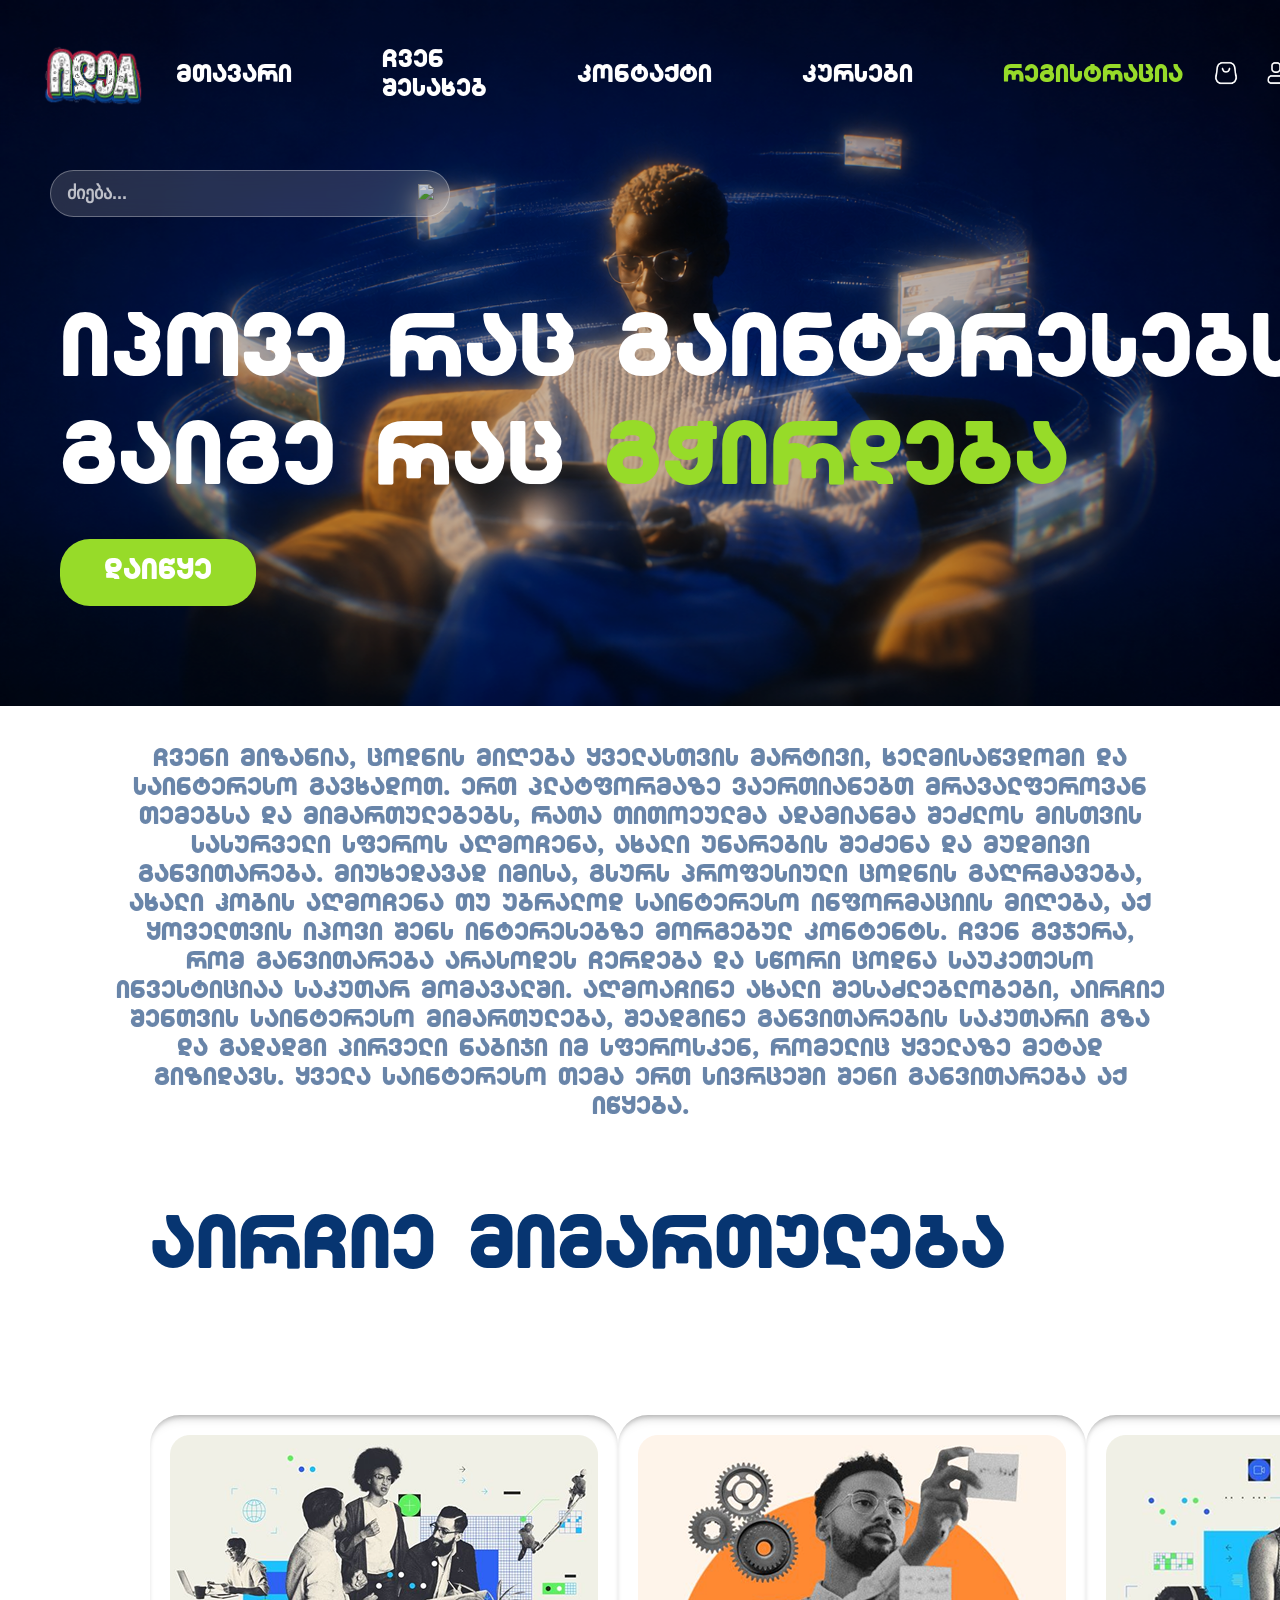
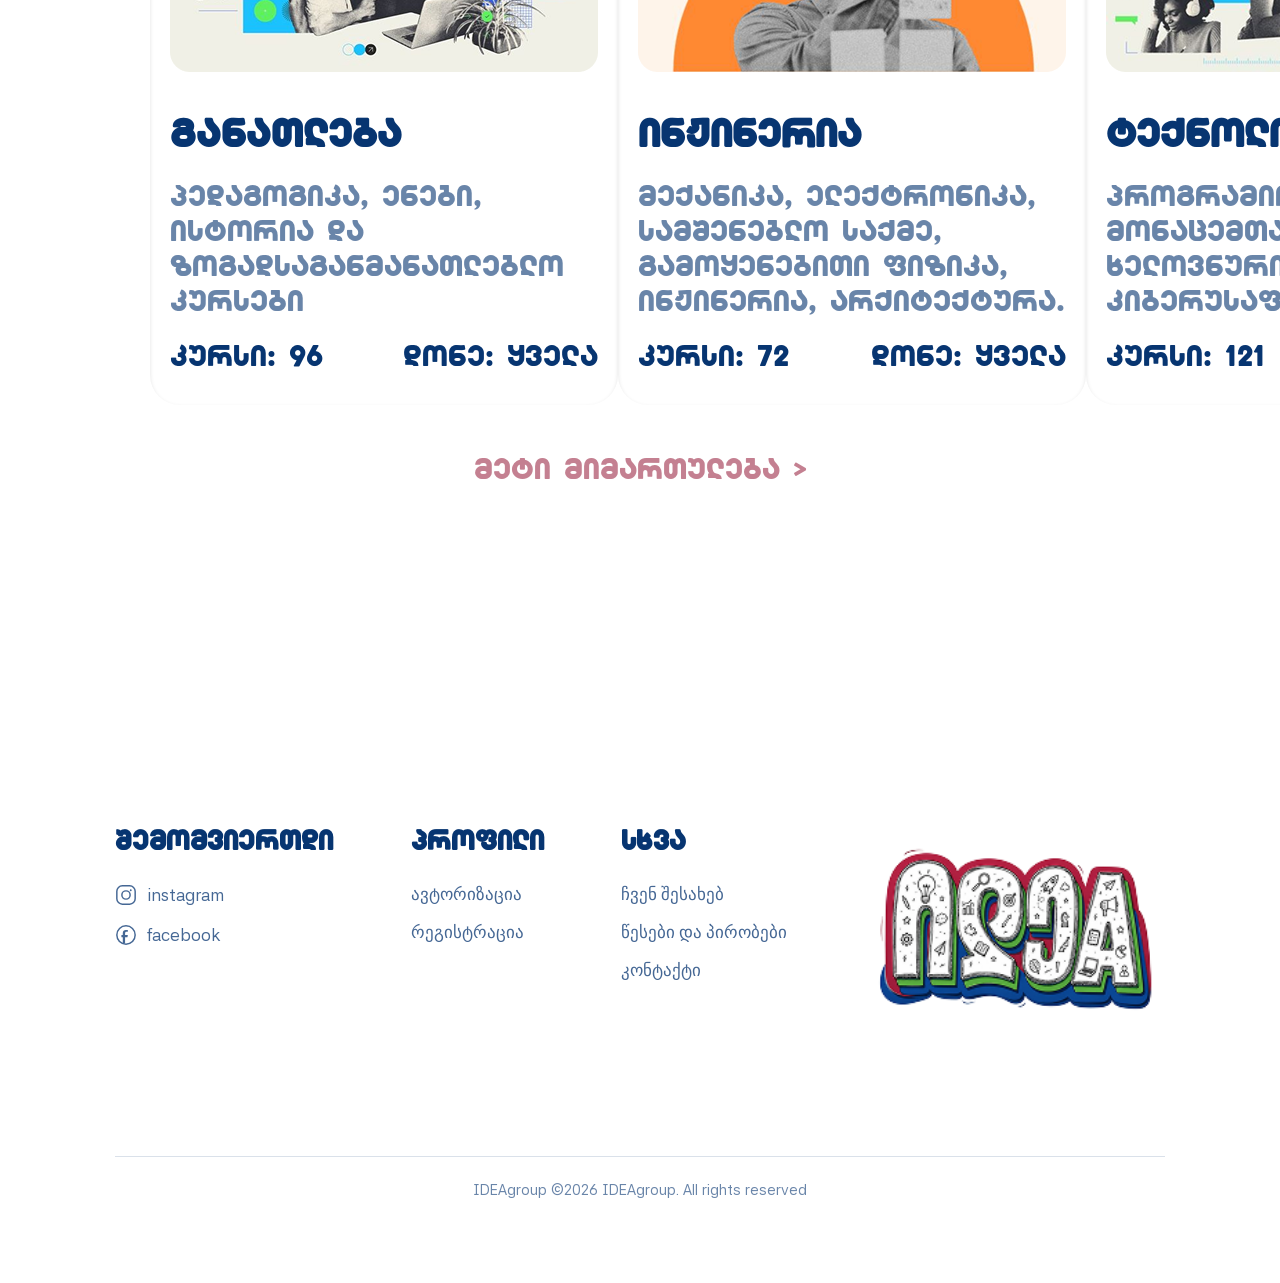
==== commit 75a15856: "red frames on registration fileds" ====
--- a/index.html
+++ b/index.html
@@ -19,8 +19,8 @@
                 <li><a href="index.html">მთავარი</a></li>
                 <li><a href="#">ჩვენ შესახებ</a></li>
                 <li><a href="#">კონტაქტი</a></li>
-                <li><a href="#">კურსები</a></li>
-                <li><a href="#">რეგისტრაცია</a></li>
+                <li><a href="#courses">კურსები</a></li>
+                <li><a href="registration.html">რეგისტრაცია</a></li>
               </ul>
             </nav>
           </div>
@@ -53,7 +53,12 @@
               >იპოვე რაც გაინტერესებს<br />
               გაიგე რაც <span class="highlight">გჭირდება</span></span
             >
-            <button class="cta-btn">დაიწყე</button>
+            <button
+              class="cta-btn"
+              onclick="window.location.href = 'registration.html'"
+            >
+              დაიწყე
+            </button>
           </div>
         </div>
       </section>
@@ -78,7 +83,7 @@
           </p>
         </div>
       </section>
-      <section class="field">
+      <section class="field" id="courses">
         <div>
           <span class="field-title">აირჩიე მიმართულება</span>
         </div>
@@ -192,7 +197,7 @@
           <h3>პროფილი</h3>
           <ul>
             <li><a href="#">ავტორიზაცია</a></li>
-            <li><a href="#">რეგისტრაცია</a></li>
+            <li><a href="registration.html">რეგისტრაცია</a></li>
           </ul>
         </div>
 
--- a/css/mainpage.css
+++ b/css/mainpage.css
@@ -17,6 +17,10 @@
 @font-face {
   font-family: "FontDotSans";
   src: url("../fonts/42dotsans-regular.ttf") format("opentype");
+}
+
+html {
+  scroll-behavior: smooth;
 }
 
 a {
@@ -199,16 +203,16 @@
 }
 
 .field {
-  margin-top: 65px;
+  height: 1080px;
   padding: 20px 150px;
   .field-title {
     font-family: "FontDachi", sans-serif;
     font-size: 60px;
     color: #073571;
-    margin-bottom: 20px;
   }
 
   .field-cards {
+    margin-top: 60px;
     display: flex;
     justify-content: space-between;
   }
@@ -270,7 +274,7 @@
   }
 }
 
-//footer//
+/* footer section */
 
 maintext {
   font-family: "fontdachi", sans-serif;
@@ -357,7 +361,7 @@
 
 footer {
   margin-top: 100px;
-  padding: 60px 115px 0;
+  padding: 60px 115px;
 }
 
 .footer-container {
@@ -365,6 +369,7 @@
   justify-content: space-between;
   align-items: flex-start;
   gap: 40px;
+  margin-bottom: 120px;
 }
 
 .footer-col h3 {
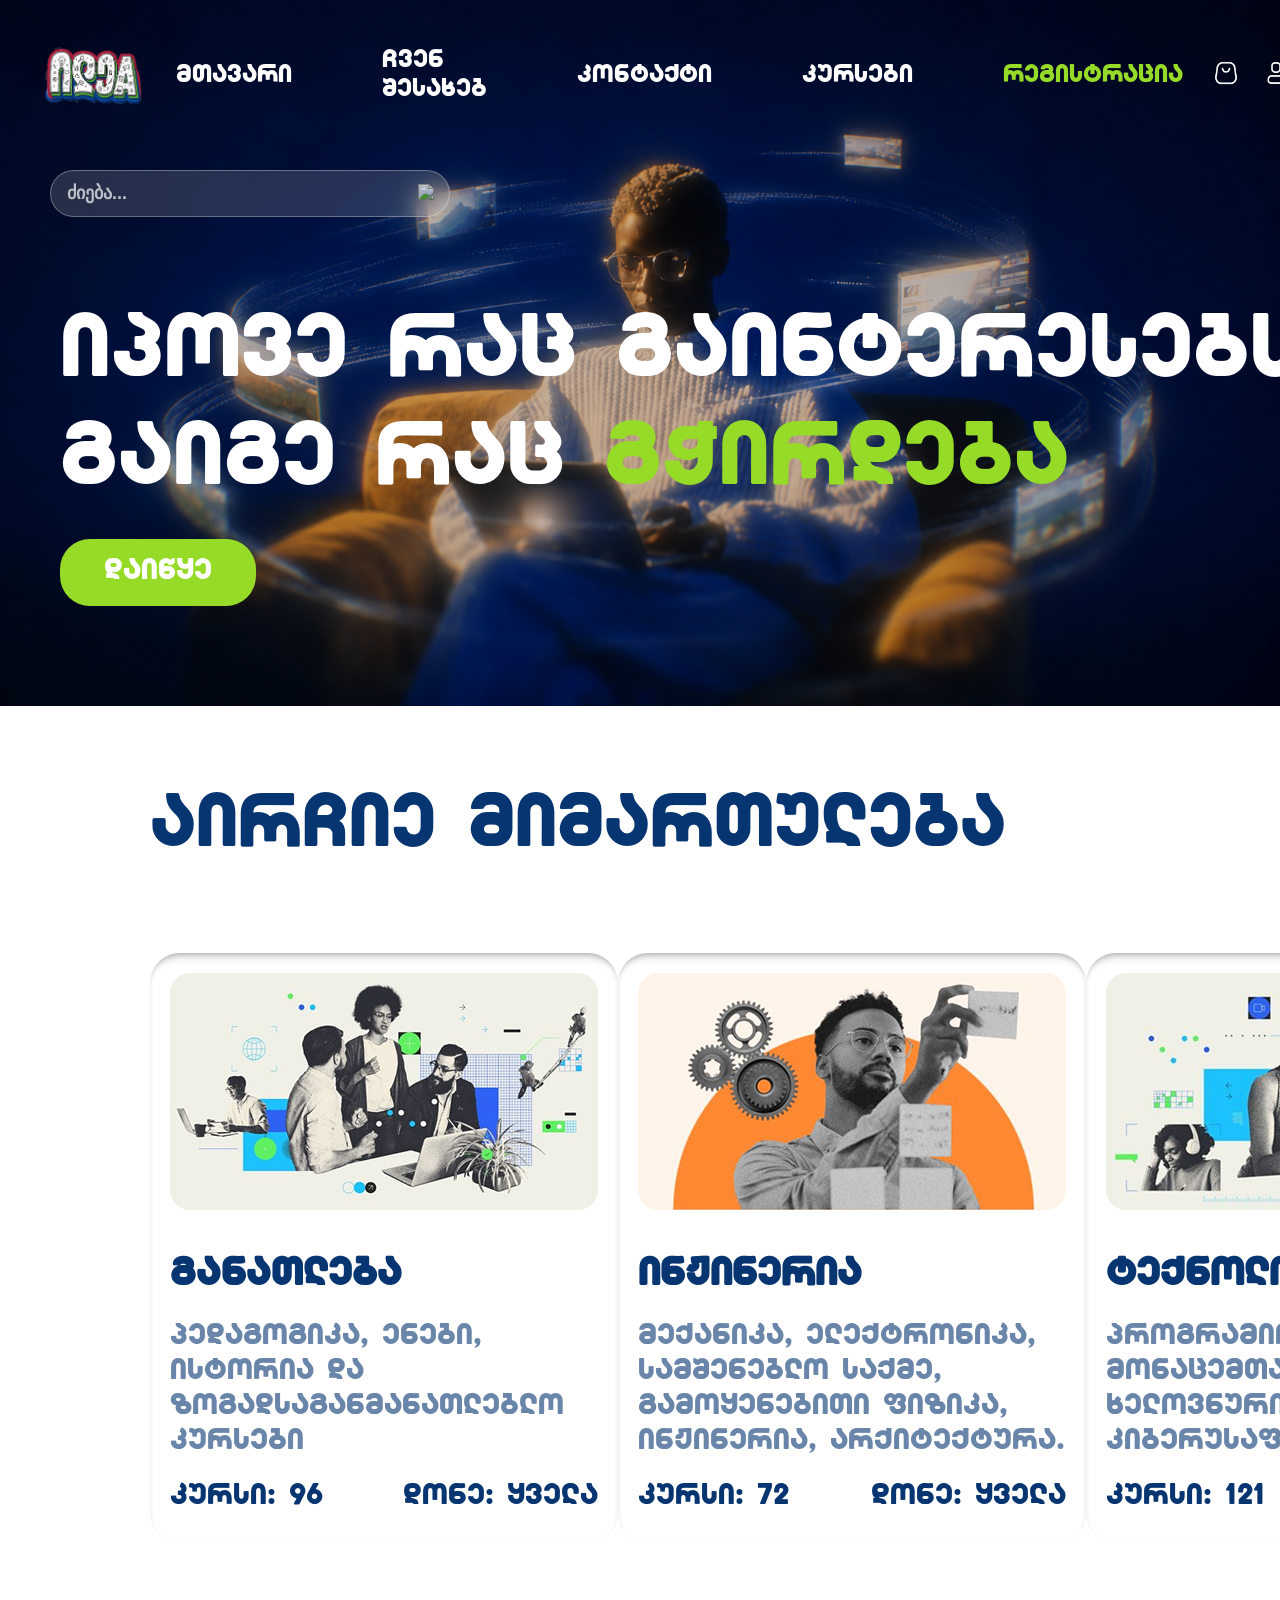
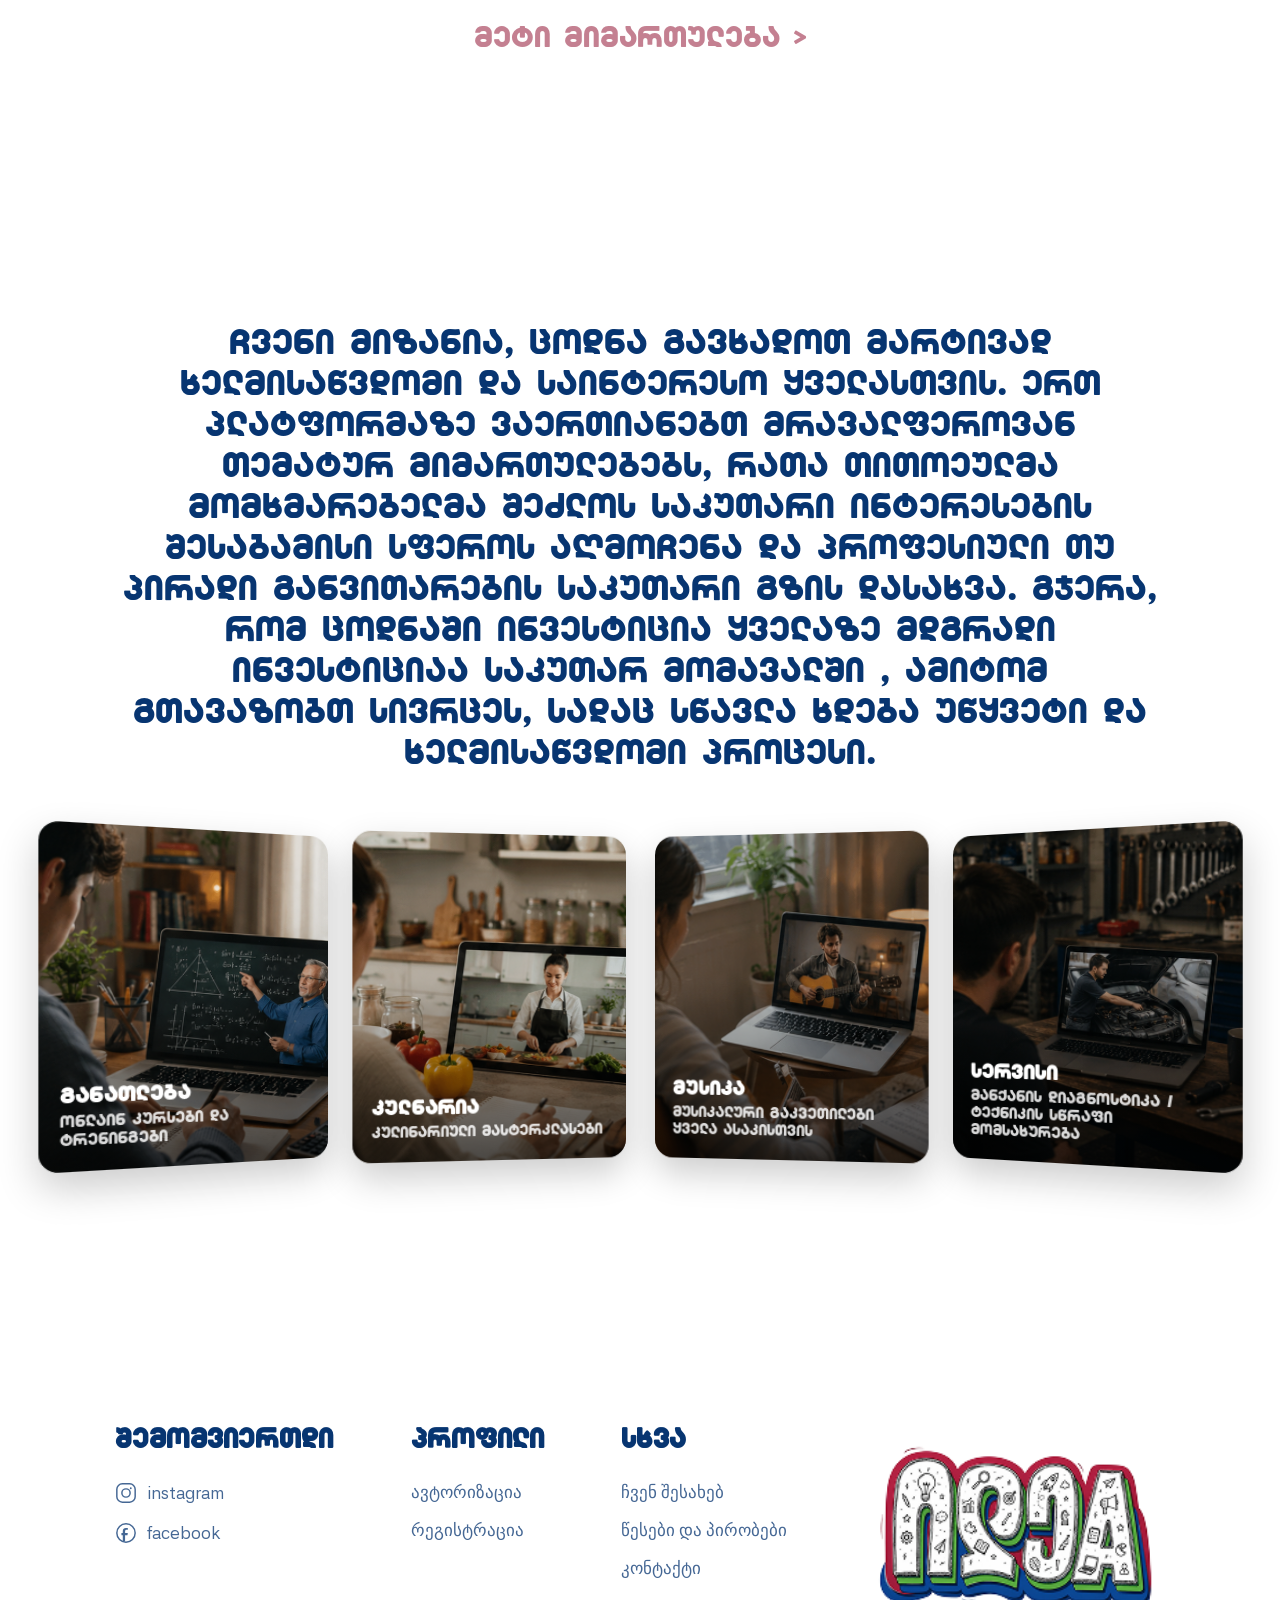
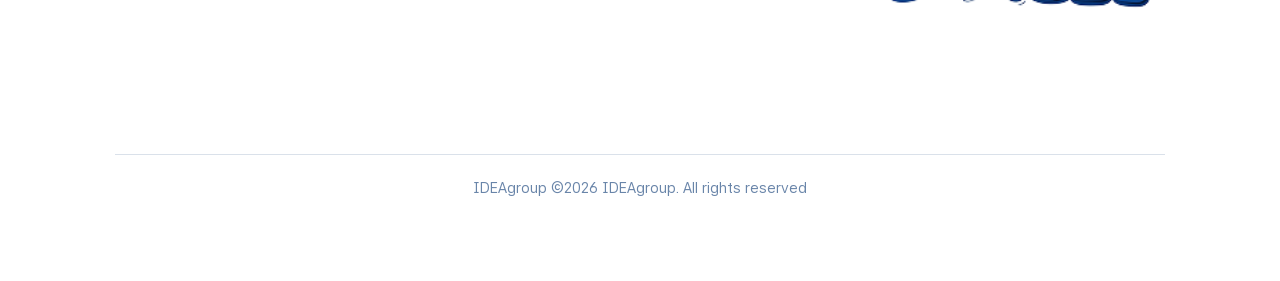
==== commit 193d59a8: "add about js" ====
--- a/index.html
+++ b/index.html
@@ -17,7 +17,7 @@
             <nav>
               <ul class="menu">
                 <li><a href="index.html">მთავარი</a></li>
-                <li><a href="#">ჩვენ შესახებ</a></li>
+                <li><a href="#aboutus">ჩვენ შესახებ</a></li>
                 <li><a href="#">კონტაქტი</a></li>
                 <li><a href="#courses">კურსები</a></li>
                 <li><a href="registration.html">რეგისტრაცია</a></li>
@@ -65,24 +65,6 @@
     </div>
 
     <main>
-      <section>
-        <div>
-          <p class="maintext">
-            ჩვენი მიზანია, ცოდნის მიღება ყველასთვის მარტივი, ხელმისაწვდომი და
-            საინტერესო გავხადოთ. ერთ პლატფორმაზე ვაერთიანებთ მრავალფეროვან
-            თემებსა და მიმართულებებს, რათა თითოეულმა ადამიანმა შეძლოს მისთვის
-            სასურველი სფეროს აღმოჩენა, ახალი უნარების შეძენა და მუდმივი
-            განვითარება. მიუხედავად იმისა, გსურს პროფესიული ცოდნის გაღრმავება,
-            ახალი ჰობის აღმოჩენა თუ უბრალოდ საინტერესო ინფორმაციის მიღება, აქ
-            ყოველთვის იპოვი შენს ინტერესებზე მორგებულ კონტენტს. ჩვენ გვჯერა, რომ
-            განვითარება არასოდეს ჩერდება და სწორი ცოდნა საუკეთესო ინვესტიციაა
-            საკუთარ მომავალში. აღმოაჩინე ახალი შესაძლებლობები, აირჩიე შენთვის
-            საინტერესო მიმართულება, შეადგინე განვითარების საკუთარი გზა და
-            გადადგი პირველი ნაბიჯი იმ სფეროსკენ, რომელიც ყველაზე მეტად გიზიდავს.
-            ყველა საინტერესო თემა ერთ სივრცეში შენი განვითარება აქ იწყება.
-          </p>
-        </div>
-      </section>
       <section class="field" id="courses">
         <div>
           <span class="field-title">აირჩიე მიმართულება</span>
@@ -129,6 +111,58 @@
         <div class="more">
           <button>მეტი მიმართულება ></button>
         </div>
+      </section>
+      <section id="aboutus">
+        <section>
+          <div class="textfourphoto">
+            <p class="maintext">
+              ჩვენი მიზანია, ცოდნა გავხადოთ მარტივად ხელმისაწვდომი და საინტერესო
+              ყველასთვის. ერთ პლატფორმაზე ვაერთიანებთ მრავალფეროვან თემატურ
+              მიმართულებებს, რათა თითოეულმა მომხმარებელმა შეძლოს საკუთარი
+              ინტერესების შესაბამისი სფეროს აღმოჩენა და პროფესიული თუ პირადი
+              განვითარების საკუთარი გზის დასახვა. გჯერა, რომ ცოდნაში ინვესტიცია
+              ყველაზე მდგრადი ინვესტიციაა საკუთარ მომავალში , ამიტომ გთავაზობთ
+              სივრცეს, სადაც სწავლა ხდება უწყვეტი და ხელმისაწვდომი პროცესი.
+            </p>
+          </div>
+        </section>
+        <section>
+          <div class="gallery">
+            <div class="item pos-1">
+              <img src="src/math.png" alt="math" />
+              <div class="overlay">
+                <p class="title">განათლება</p>
+                <p class="desc">ონლაინ კურსები და ტრენინგები</p>
+              </div>
+            </div>
+
+            <div class="item pos-2">
+              <img src="src/food.png" alt="food" />
+              <div class="overlay">
+                <p class="title">კულნარია</p>
+                <p class="desc">კულინარიული მასტერკლასები</p>
+              </div>
+            </div>
+
+            <div class="item pos-3">
+              <img src="src/guitar.png" alt="guitar" />
+              <div class="overlay">
+                <p class="title">მუსიკა</p>
+                <p class="desc">მუსიკალური გაკვეთილები ყველა ასაკისთვის</p>
+              </div>
+            </div>
+
+            <div class="item pos-4">
+              <img src="src/car.png" alt="car" />
+              <div class="overlay">
+                <p class="title">სერვისი</p>
+                <p class="desc">
+                  მანქანის დიაგნოსტიკა / ტექნიკის სწრაფი მომსახურება
+                </p>
+              </div>
+            </div>
+          </div>
+        </section>
       </section>
     </main>
     <footer>
@@ -219,5 +253,6 @@
         <p>IDEAgroup &copy;2026 IDEAgroup. All rights reserved</p>
       </div>
     </footer>
+    <script src="js/mainpage.js"></script>
   </body>
 </html>
--- a/css/mainpage.css
+++ b/css/mainpage.css
@@ -1,3 +1,7 @@
+html {
+  scroll-behavior: smooth !important;
+}
+
 * {
   margin: 0;
   padding: 0;
@@ -6,8 +10,9 @@
 
 html,
 body {
-  width: 100%;
-  overflow-x: hidden;
+  margin: 0;
+  /* width: 100%;
+  overflow-x: hidden; */
 }
 
 @font-face {
@@ -17,10 +22,6 @@
 @font-face {
   font-family: "FontDotSans";
   src: url("../fonts/42dotsans-regular.ttf") format("opentype");
-}
-
-html {
-  scroll-behavior: smooth;
 }
 
 a {
@@ -196,15 +197,106 @@
 .maintext {
   font-family: "fontdachi", sans-serif;
   text-align: center;
-  font-size: 20px;
+  font-size: 28px;
   color: #073571;
-  opacity: 0.6;
-  padding: 40px 115px 0;
+  /* opacity: 0.6; */
+  padding: 40px 115px;
+}
+
+#aboutus {
+  height: 1080px;
+  padding: 100px 0px;
+}
+
+.gallery {
+  display: flex;
+  justify-content: center;
+  align-items: center;
+  gap: 30px;
+  perspective: 1400px; /* 3D სიღრმის წყარო */
+  padding: 20px 60px;
+}
+
+.gallery .item {
+  position: relative;
+  width: 220px;
+  height: 320px;
+  border-radius: 18px;
+  overflow: hidden;
+  box-shadow: 0 15px 35px rgba(0, 0, 0, 0.2);
+  transition: transform 0.3s ease;
+}
+
+.gallery .item img {
+  width: 100%;
+  height: 100%;
+  object-fit: cover;
+  display: block;
+}
+
+/* --- ბრუნვის კუთხე თითოეული სურათისთვის --- */
+.gallery .item.pos-1 {
+  transform: rotateY(30deg);
+  transform-origin: right center;
+  width: 400px;
+  font-family: "fontdachi", sans-serif;
+}
+.gallery .item.pos-2 {
+  transform: rotateY(12deg);
+  transform-origin: right center;
+  width: 400px;
+  font-family: "fontdachi", sans-serif;
+}
+.gallery .item.pos-3 {
+  transform: rotateY(-12deg);
+  transform-origin: left center;
+  width: 400px;
+  font-family: "fontdachi", sans-serif;
+}
+.gallery .item.pos-4 {
+  transform: rotateY(-30deg);
+  transform-origin: left center;
+  width: 400px;
+  font-family: "fontdachi", sans-serif;
+}
+
+.gallery .item:hover {
+  transform: scale(1.05) !important;
+  z-index: 5;
+}
+
+/* ტექსტის overlay სურათზე */
+.gallery .overlay {
+  position: absolute;
+  inset: 0;
+  display: flex;
+  flex-direction: column;
+  justify-content: flex-end;
+  padding: 18px;
+  background: linear-gradient(
+    to top,
+    rgba(0, 0, 0, 0.65) 0%,
+    rgba(0, 0, 0, 0.05) 55%,
+    transparent 100%
+  );
+}
+
+.gallery .overlay .title {
+  color: #fff;
+  font-size: 16px;
+  font-weight: 700;
+  margin: 0 0 4px;
+}
+
+.gallery .overlay .desc {
+  color: rgba(255, 255, 255, 0.85);
+  font-size: 12px;
+  margin: 0;
 }
 
 .field {
   height: 1080px;
-  padding: 20px 150px;
+  padding: 80px 150px 40px 150px;
   .field-title {
     font-family: "FontDachi", sans-serif;
     font-size: 60px;
@@ -212,7 +304,7 @@
   }
 
   .field-cards {
-    margin-top: 60px;
+    margin-top: 20px;
     display: flex;
     justify-content: space-between;
   }
@@ -258,7 +350,7 @@
 }
 
 .more {
-  margin-top: 50px;
+  margin-top: 80px;
   display: flex;
   align-items: center;
   justify-content: center;
@@ -274,89 +366,6 @@
   }
 }
 
-/* footer section */
-
-maintext {
-  font-family: "fontdachi", sans-serif;
-  text-align: center;
-  font-size: 20px;
-  color: #073571;
-  opacity: 0.6;
-  padding: 40px 115px 0;
-}
-
-.field {
-  margin-top: 65px;
-  padding: 20px 150px;
-  .field-title {
-    font-family: "FontDachi", sans-serif;
-    font-size: 60px;
-    color: #073571;
-    margin-bottom: 20px;
-  }
-
-  .field-cards {
-    display: flex;
-    justify-content: space-between;
-  }
-  .field-card {
-    margin-top: 60px;
-    display: flex;
-    flex-direction: column;
-    gap: 20px;
-    padding: 20px;
-    max-width: 470px;
-    min-height: 590px;
-    border-radius: 30px;
-    background-color: #fff;
-    transition: all 0.4s ease;
-    box-shadow:
-      inset 0 15px 12px -15px rgba(0, 0, 0, 0.35),
-      inset 0 2px 4px rgba(0, 0, 0, 0.12);
-    &:hover {
-      transform: scale(1.02);
-      box-shadow: 0 8px 20px rgba(0, 0, 0, 0.15);
-    }
-
-    h2 {
-      font-family: "FontDachi", sans-serif;
-      color: #073571;
-      font-size: 32px;
-      margin-top: 24px;
-    }
-    .field-description {
-      font-family: "FontDachi", sans-serif;
-      color: #073571;
-      opacity: 0.6;
-      font-size: 24px;
-    }
-    .field-info {
-      display: flex;
-      justify-content: space-between;
-      font-family: "FontDachi", sans-serif;
-      color: #073571;
-      font-size: 24px;
-    }
-  }
-}
-
-.more {
-  margin-top: 50px;
-  display: flex;
-  align-items: center;
-  justify-content: center;
-  button {
-    color: #c48091;
-    background: none;
-    border: none;
-    font-family: "FontDachi", sans-serif;
-    font-size: 24px;
-    &:hover {
-      color: #a91e40;
-    }
-  }
-}
-
 /* ============ FOOTER ============ */
 
 footer {
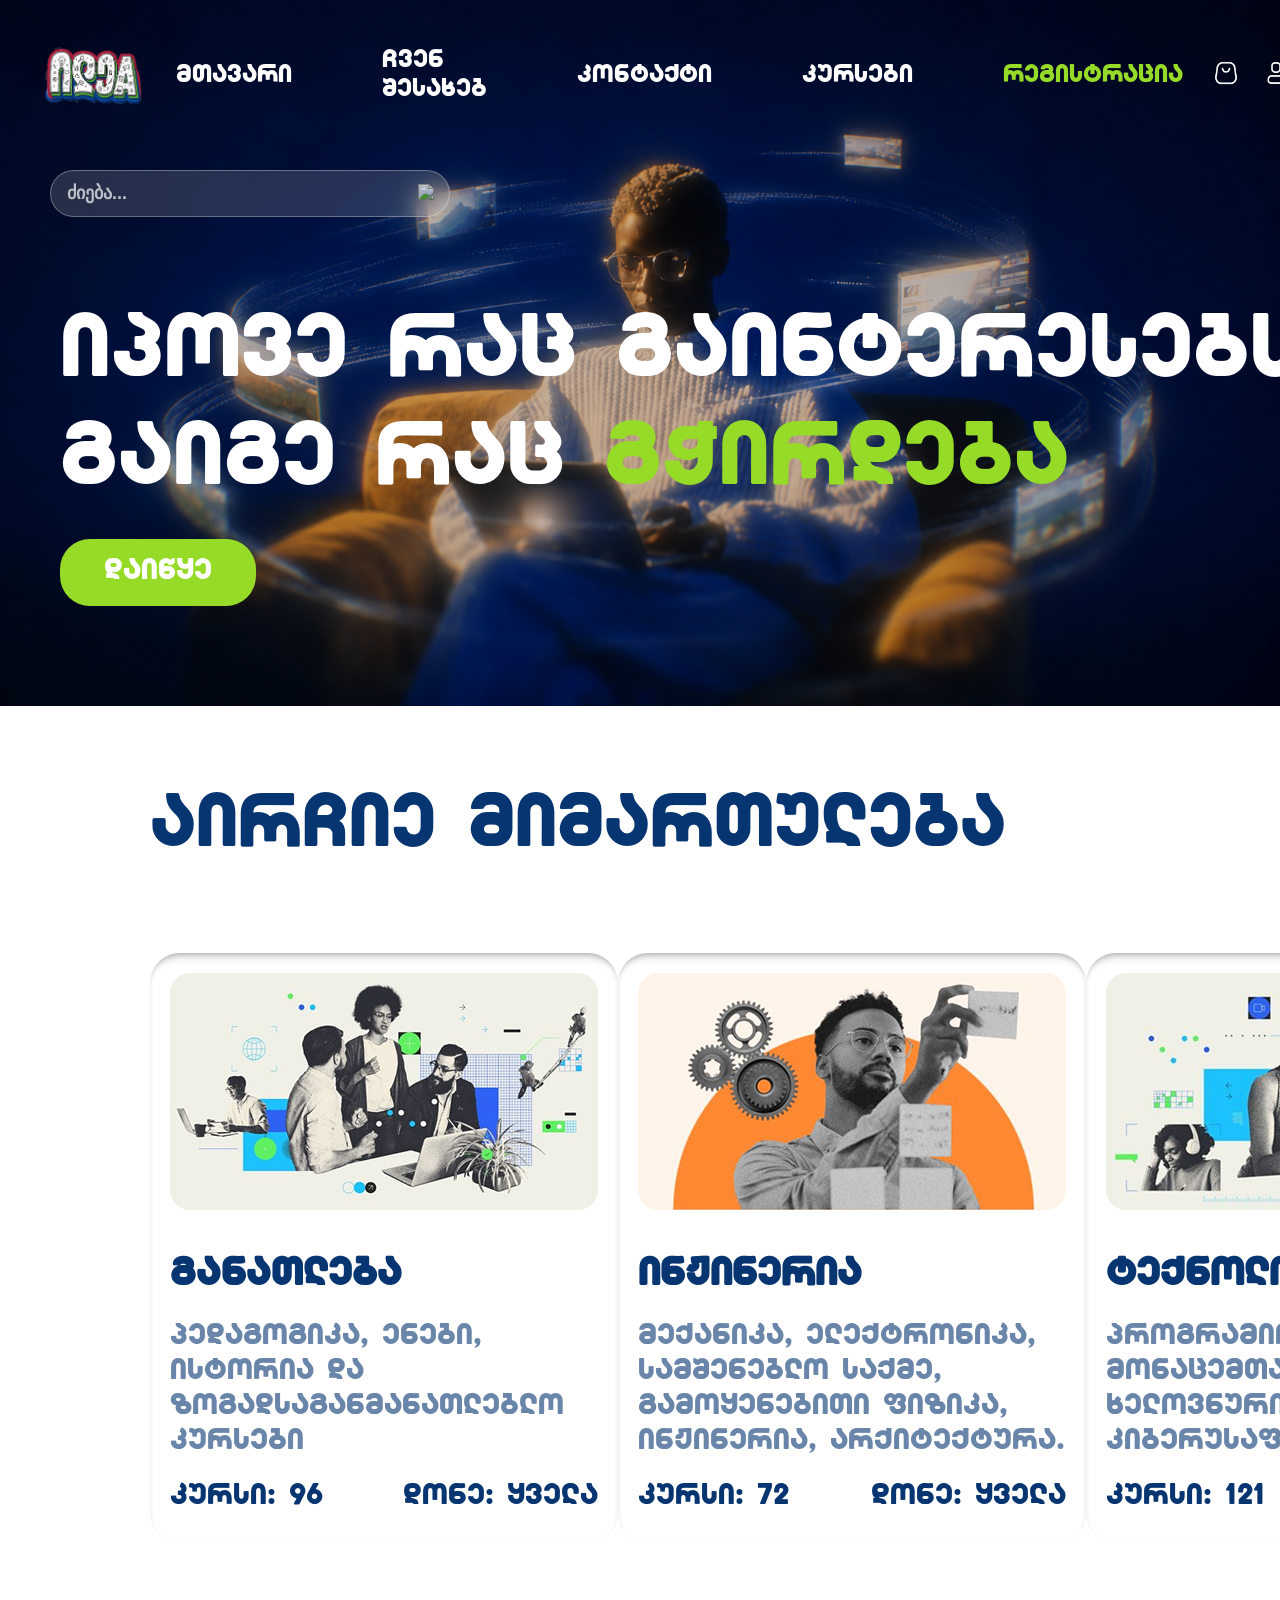
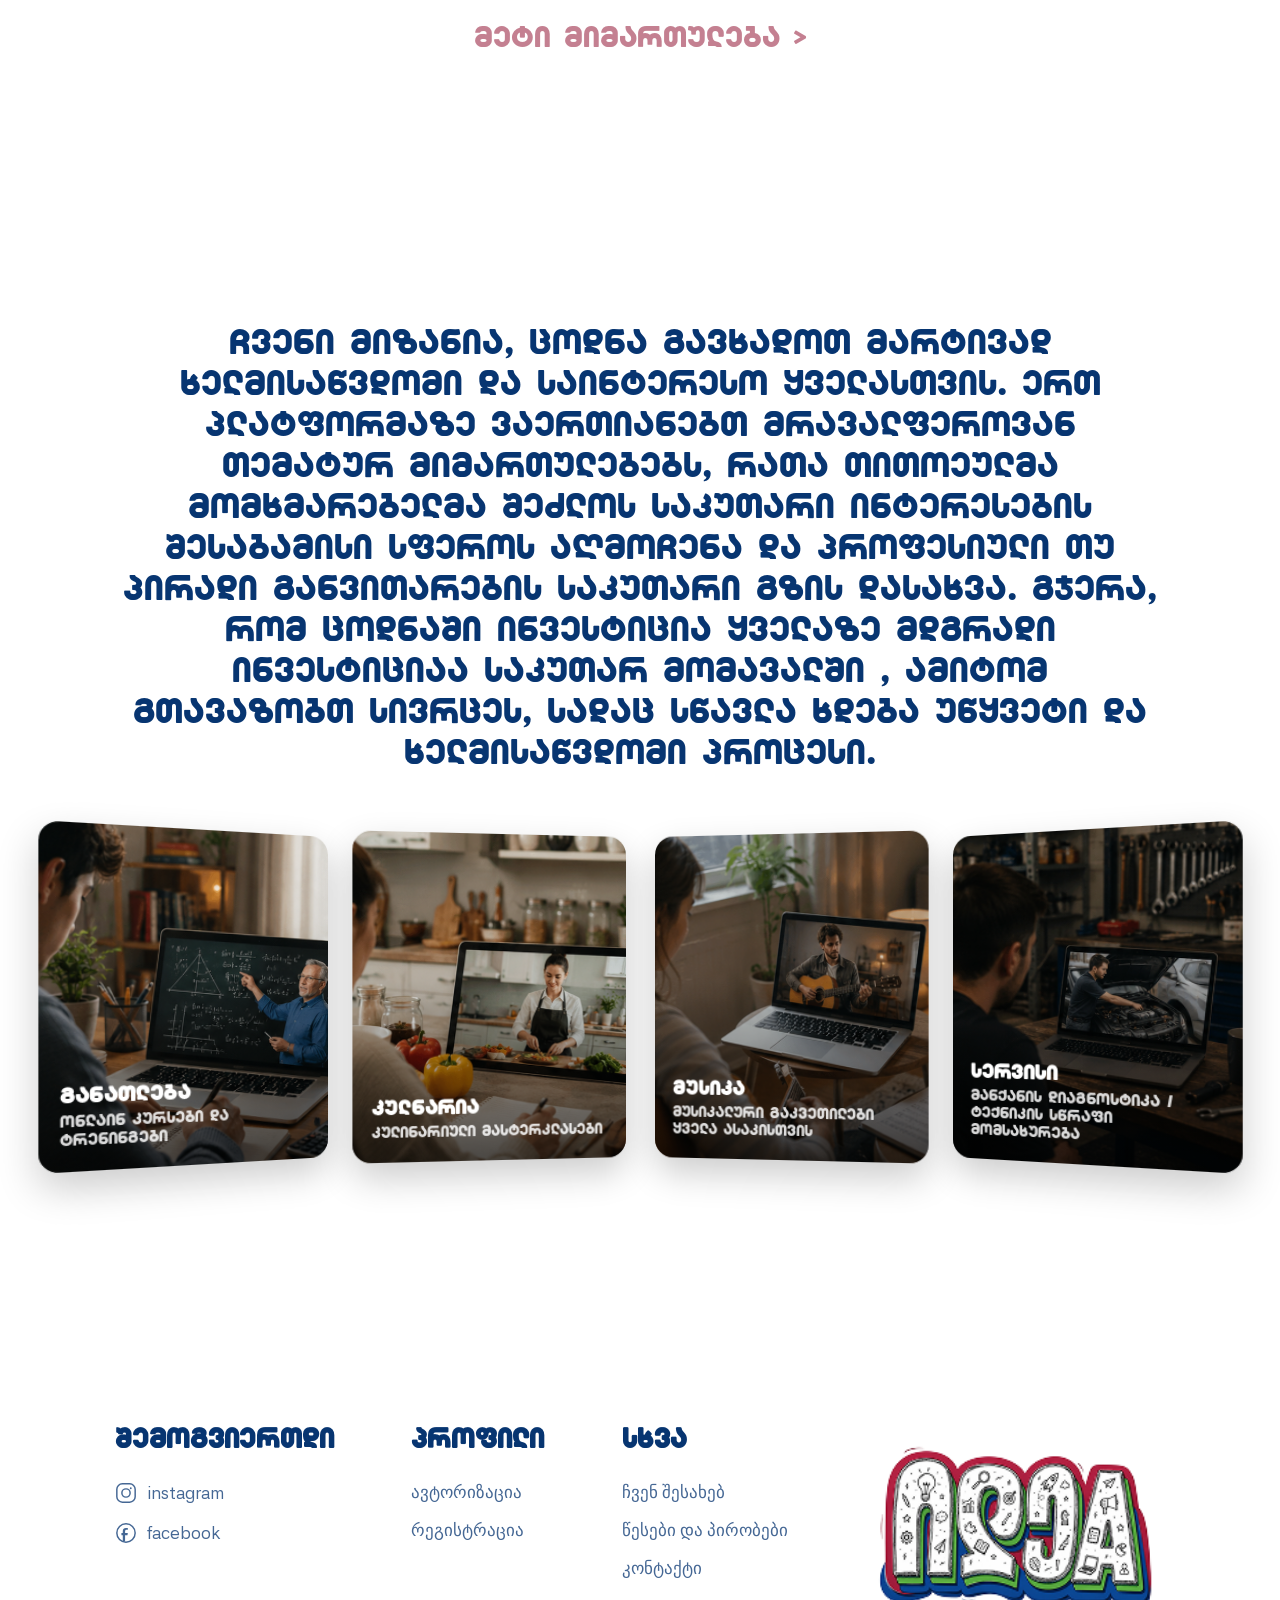
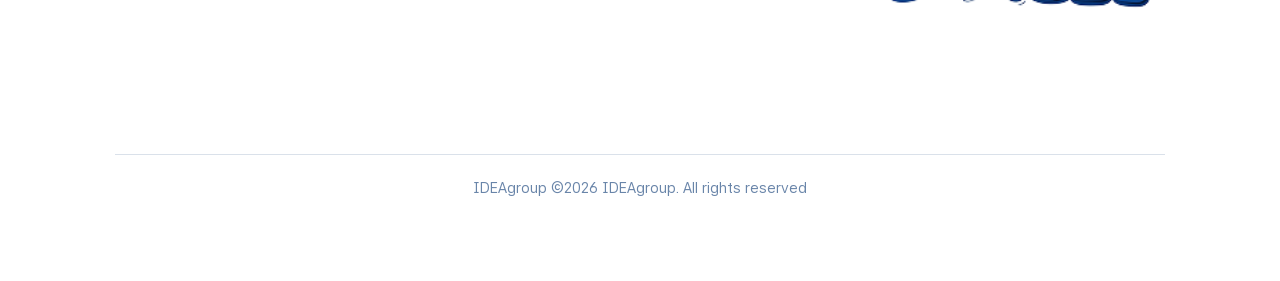
==== commit 1c3ae493: "avtorizacia html css" ====
--- a/index.html
+++ b/index.html
@@ -26,7 +26,9 @@
           </div>
           <div class="user-actions">
             <a href="#"><img src="src/payemnts.png" alt="payments" /></a>
-            <a href="#"><img src="src/account.png" alt="account" /></a>
+            <a href="avtorizacia.html"
+              ><img src="src/account.png" alt="account"
+            /></a>
           </div>
         </div>
       </header>
@@ -55,7 +57,7 @@
             >
             <button
               class="cta-btn"
-              onclick="window.location.href = 'registration.html'"
+              onclick="window.location.href = 'avtorizacia.html'"
             >
               დაიწყე
             </button>
@@ -168,7 +170,7 @@
     <footer>
       <div class="footer-container">
         <div class="footer-col">
-          <h3>შემომვიერთდი</h3>
+          <h3>შემოგვიერთდი</h3>
           <ul>
             <li>
               <a href="#">
@@ -230,7 +232,7 @@
         <div class="footer-col">
           <h3>პროფილი</h3>
           <ul>
-            <li><a href="#">ავტორიზაცია</a></li>
+            <li><a href="avtorizacia.html">ავტორიზაცია</a></li>
             <li><a href="registration.html">რეგისტრაცია</a></li>
           </ul>
         </div>
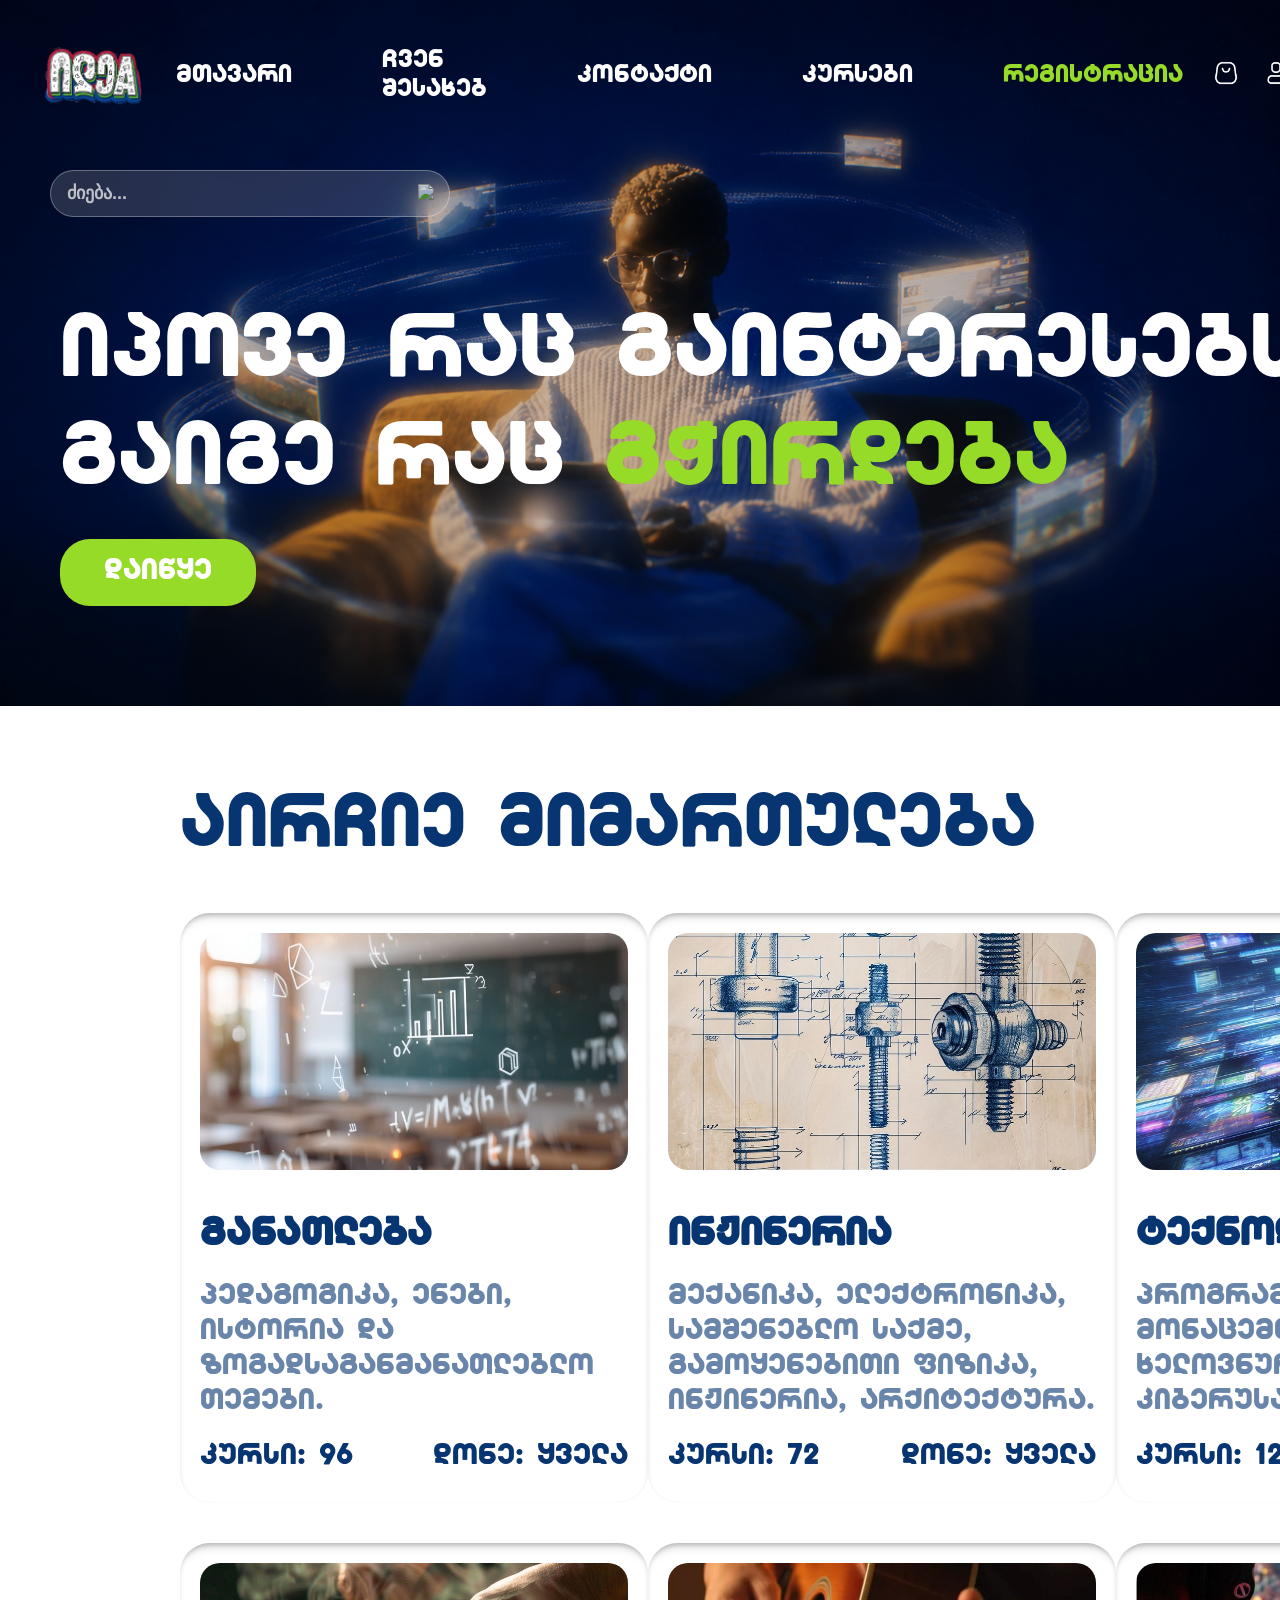
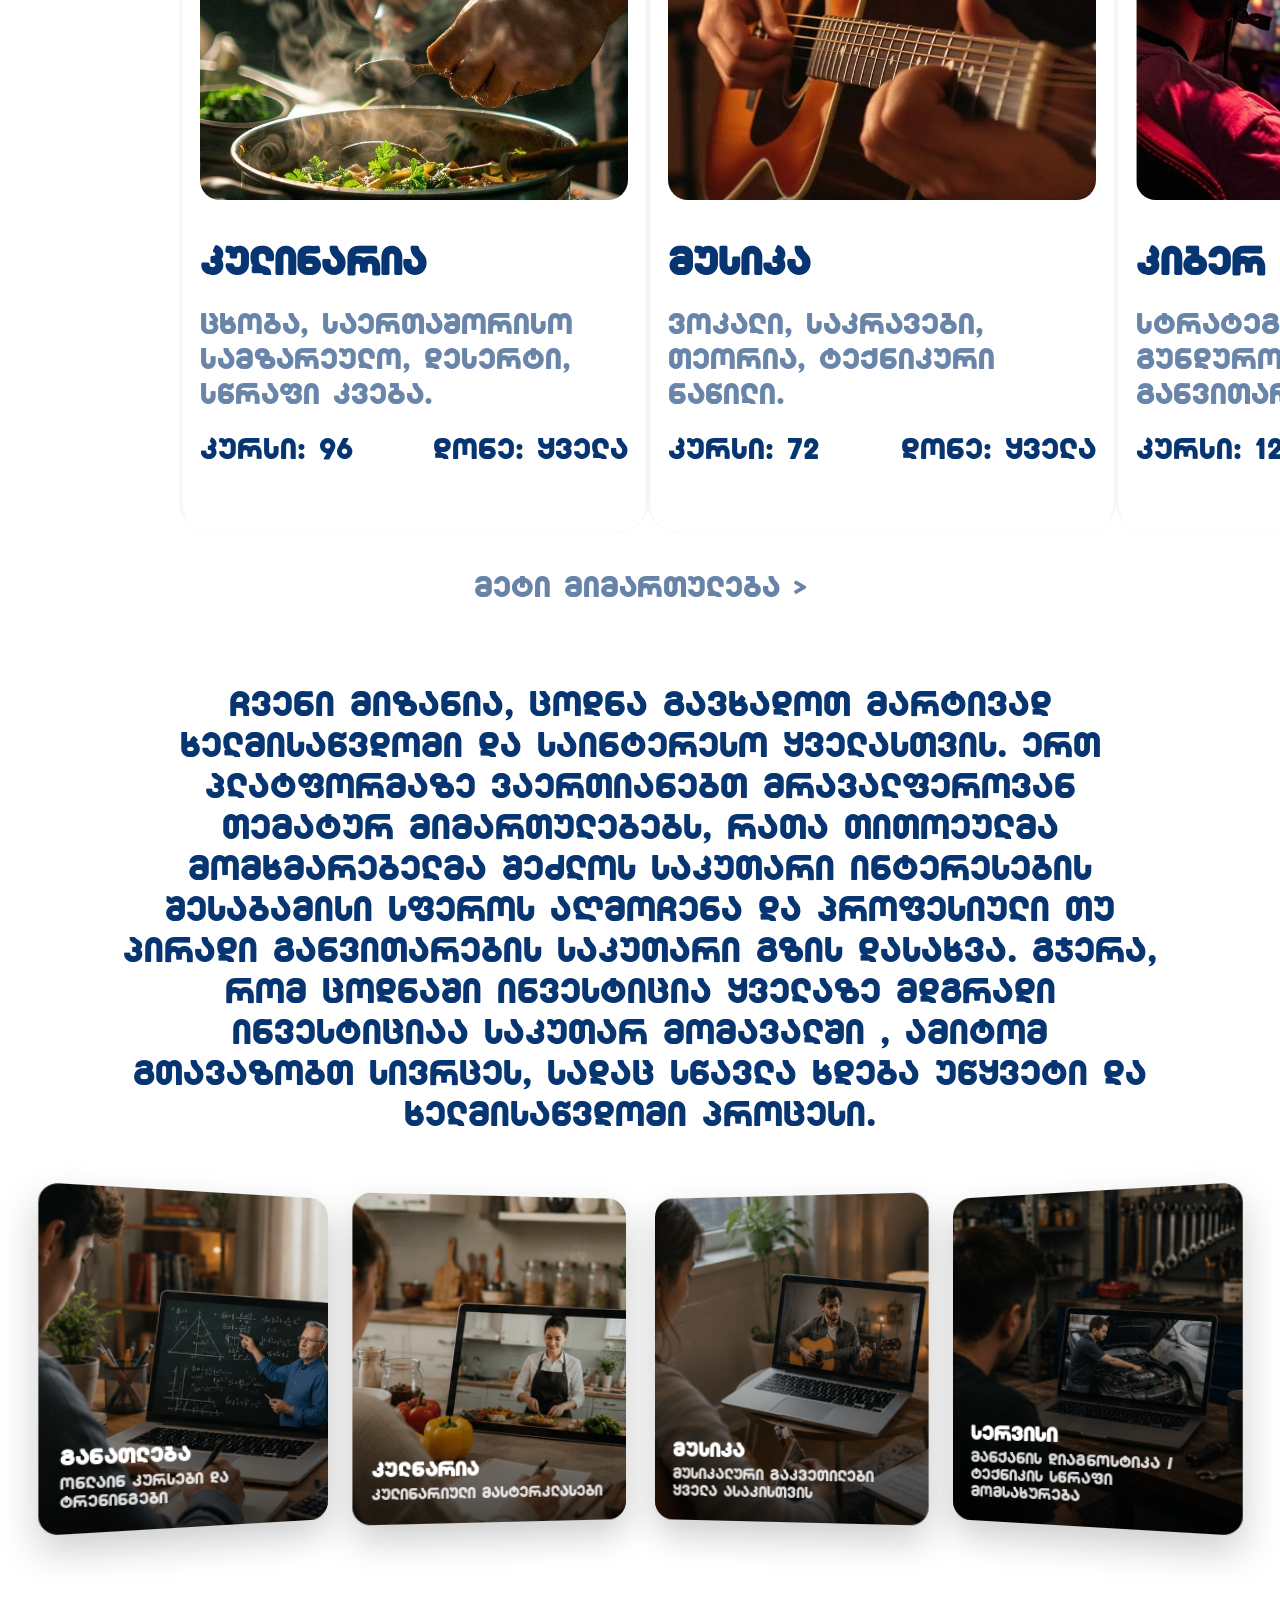
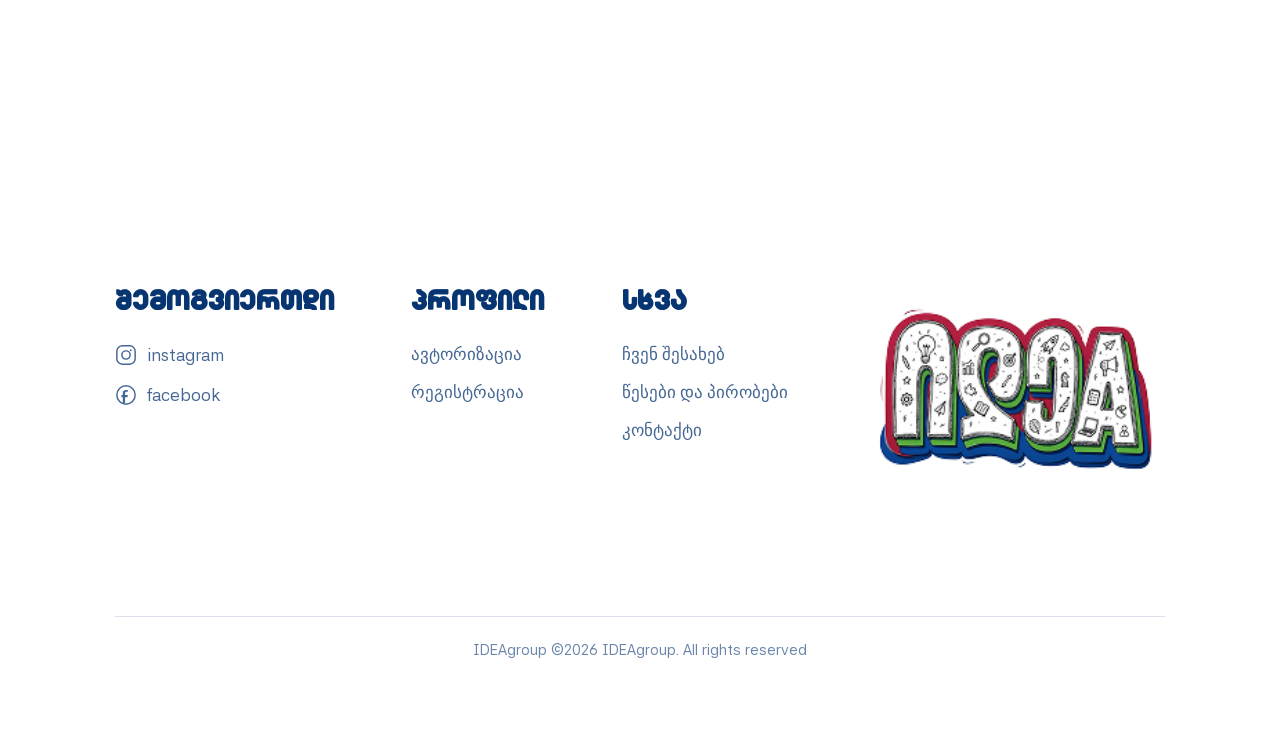
==== commit 49f42f49: "add field in courses" ====
--- a/index.html
+++ b/index.html
@@ -74,10 +74,10 @@
         <div>
           <div class="field-cards">
             <div class="field-card">
-              <img src="src/ganatleba.png" alt="განათლება" />
+              <img src="src/study.jpg" alt="განათლება" />
               <h2>განათლება</h2>
               <span class="field-description"
-                >პედაგოგიკა, ენები, ისტორია და ზოგადსაგანმანათლებლო კურსები
+                >პედაგოგიკა, ენები, ისტორია და ზოგადსაგანმანათლებლო თემები.
               </span>
               <div class="field-info">
                 <span>კურსი: 96 </span>
@@ -85,7 +85,7 @@
               </div>
             </div>
             <div class="field-card">
-              <img src="src/injineria.png" alt="ინჟინერია" />
+              <img src="src/engineering.jpg" alt="ინჟინერია" />
               <h2>ინჟინერია</h2>
               <span class="field-description"
                 >მექანიკა, ელექტრონიკა, სამშენებლო საქმე, გამოყენებითი ფიზიკა,
@@ -97,11 +97,46 @@
               </div>
             </div>
             <div class="field-card">
-              <img src="src/teknolojia.png" alt="ტექნოლოგია" />
+              <img src="src/tech.jpg" alt="ტექნოლოგია" />
               <h2>ტექნოლოგია</h2>
               <span class="field-description"
                 >პროგრამირება, მონაცემთა ანალიზი, ხელოვნური ინტელექტი,
                 კიბერუსაფრთხოება
+              </span>
+              <div class="field-info">
+                <span>კურსი: 121 </span>
+                <span>დონე: ყველა</span>
+              </div>
+            </div>
+          </div>
+          <div class="field-cards">
+            <div class="field-card">
+              <img src="src/chama.jpg" alt="კულინარია" />
+              <h2>კულინარია</h2>
+              <span class="field-description"
+                >ცხობა, საერთაშორისო სამზარეულო, დესერტი, სწრაფი კვება.
+              </span>
+              <div class="field-info">
+                <span>კურსი: 96 </span>
+                <span>დონე: ყველა</span>
+              </div>
+            </div>
+            <div class="field-card">
+              <img src="src/music.jpg" alt="მუსიკა" />
+              <h2>მუსიკა</h2>
+              <span class="field-description"
+                >ვოკალი, საკრავები, თეორია, ტექნიკური ნაწილი.
+              </span>
+              <div class="field-info">
+                <span>კურსი: 72 </span>
+                <span>დონე: ყველა</span>
+              </div>
+            </div>
+            <div class="field-card">
+              <img src="src/cyber.jpg" alt="კიბერსპორტი" />
+              <h2>კიბერ სპორტი</h2>
+              <span class="field-description"
+                >სტრატეგია, სტრიმინგი, გუნდურობა, რეაქციის განვითარება, ხრიკები.
               </span>
               <div class="field-info">
                 <span>კურსი: 121 </span>
--- a/css/mainpage.css
+++ b/css/mainpage.css
@@ -205,7 +205,7 @@
 
 #aboutus {
   height: 1080px;
-  padding: 100px 0px;
+  /* padding: 50px 0px; */
 }
 
 .gallery {
@@ -295,8 +295,8 @@
 }
 
 .field {
-  height: 1080px;
-  padding: 80px 150px 40px 150px;
+  min-height: 1080px;
+  padding: 80px 180px 40px 180px;
   .field-title {
     font-family: "FontDachi", sans-serif;
     font-size: 60px;
@@ -304,12 +304,12 @@
   }
 
   .field-cards {
-    margin-top: 20px;
+    /* margin-top: 10px; */
     display: flex;
     justify-content: space-between;
   }
   .field-card {
-    margin-top: 60px;
+    margin-top: 40px;
     display: flex;
     flex-direction: column;
     gap: 20px;
@@ -327,6 +327,14 @@
       box-shadow: 0 8px 20px rgba(0, 0, 0, 0.15);
     }
 
+    img {
+      width: 428px;
+      height: 237px;
+      object-fit: cover;
+      object-position: center;
+      border-radius: 20px;
+    }
+
     h2 {
       font-family: "FontDachi", sans-serif;
       color: #073571;
@@ -350,18 +358,18 @@
 }
 
 .more {
-  margin-top: 80px;
+  margin-top: 40px;
   display: flex;
   align-items: center;
   justify-content: center;
   button {
-    color: #c48091;
+    color: #0735719c;
     background: none;
     border: none;
     font-family: "FontDachi", sans-serif;
     font-size: 24px;
     &:hover {
-      color: #a91e40;
+      color: #073571;
     }
   }
 }
